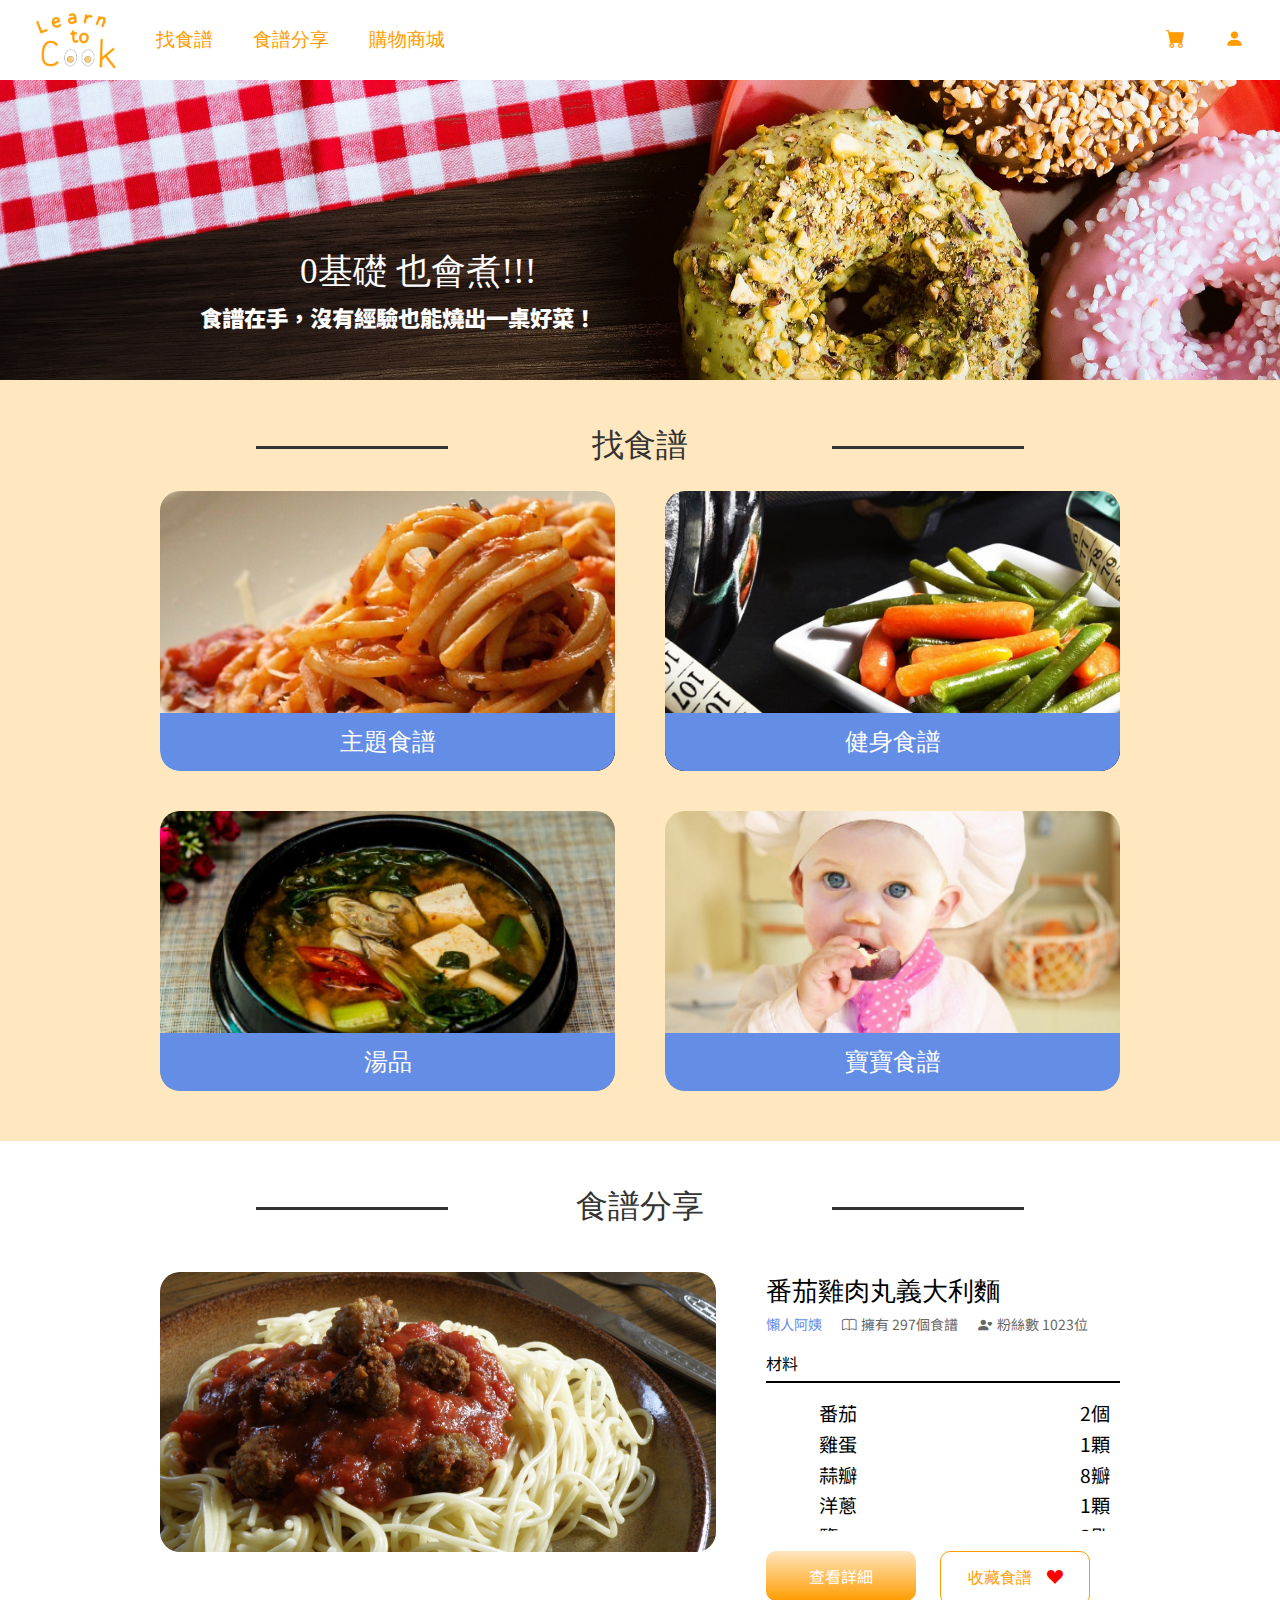
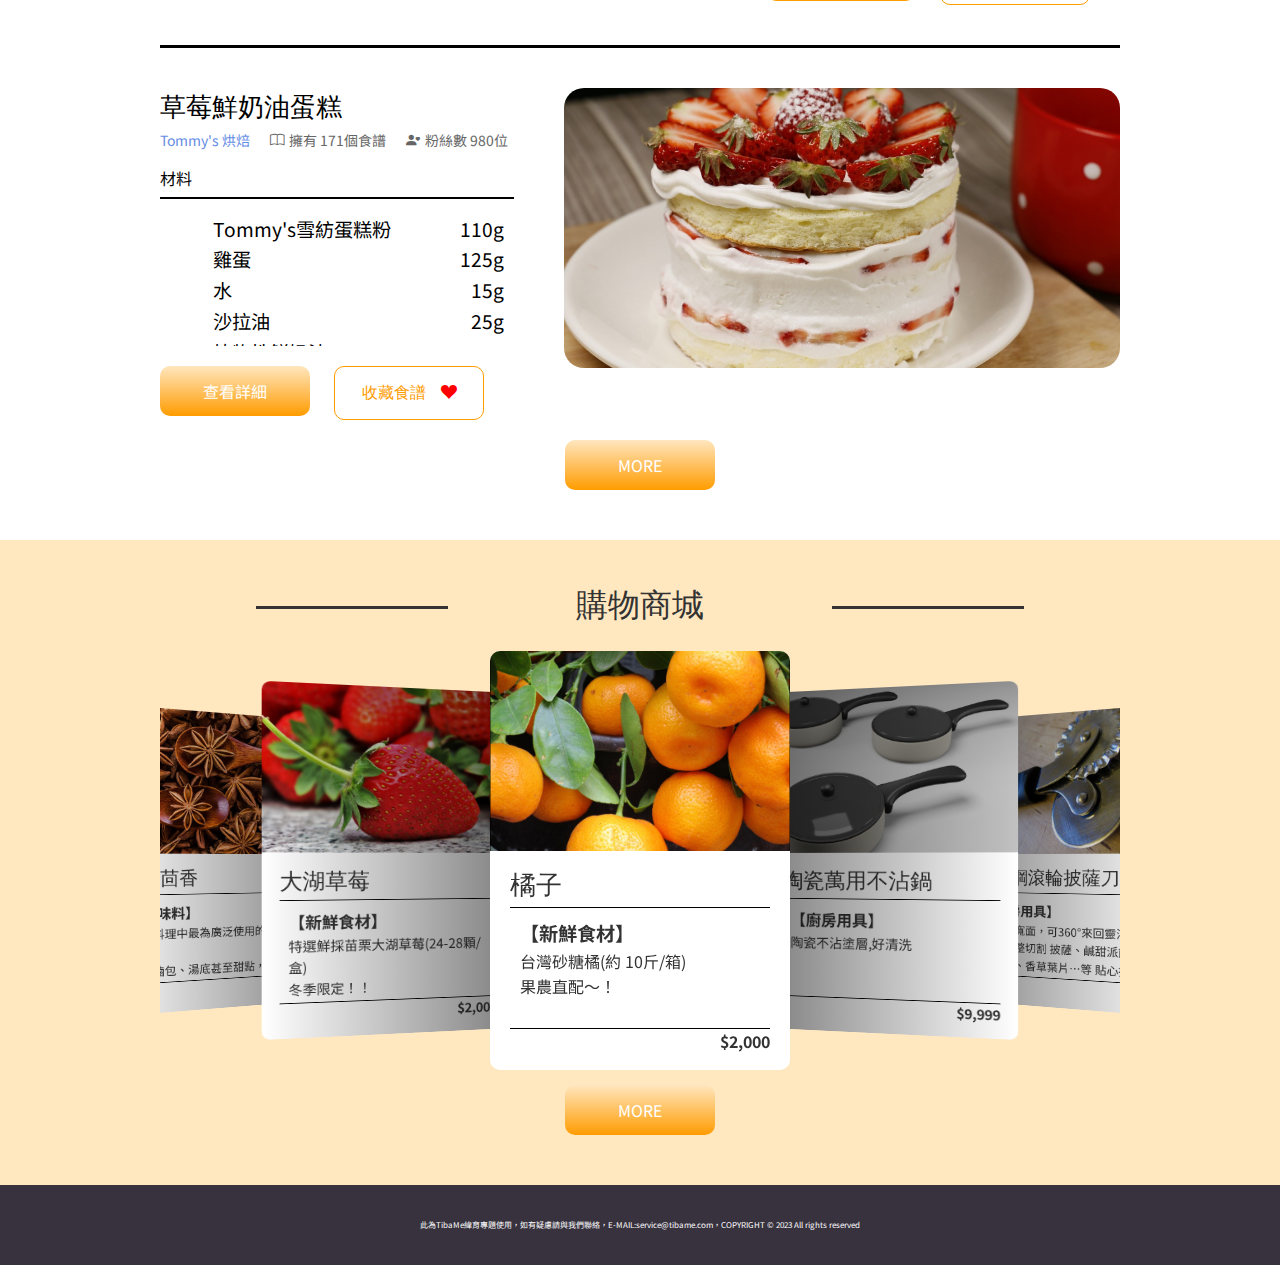
==== index.html @ 486ecc23 "首頁RWD初步完成" ====
<!DOCTYPE html>
<html lang="en">
<head>
    <meta charset="UTF-8">
    <meta http-equiv="X-UA-Compatible" content="IE=edge">
    <meta name="viewport" content="width=device-width, initial-scale=1.0">
    <title>Learn to Cook</title>
    <!-- swiper CDN -->
    <link rel="stylesheet" href="https://unpkg.com/swiper@8/swiper-bundle.min.css">
    <!-- animate CDN -->
    <link rel="stylesheet" href="https://cdnjs.cloudflare.com/ajax/libs/animate.css/4.1.1/animate.min.css"/>
    
    <link rel="stylesheet" href="css/all.css">
    <link rel="stylesheet" href="css/btn.css">
    <link rel="stylesheet" href="css/index.css">
    <link rel="stylesheet" href="css/scrollbar.css">
</head>
<body>
    <header>
        <nav class="nav-list">
            <h1>
                <a href="../index.html">
                    LearnToCook 學做飯
                </a>
            </h1>

            <ul class="line-list">
                <li><a href="pages/recipe-list.html">找食譜</a></li>
                <li><a href="pages/recipe-forum.html">食譜分享</a></li>
                <li><a href="pages/shop-list.html">購物商城</a></li>
            </ul>
            <ul class="user-line">
                <li><a href="pages/shop-cart.html"><i class="bi bi-cart-fill"></i></a></li>
                <li><a href="#"><i class="bi bi-person-fill"></i></a></li>
            </ul>
            <i class="bi bi-list hamburgerMenu"></i> 
        </nav>
    </header>
    <div class="banner-block">
        <div class="mySwiper">
            <ul class="banner-list swiper-wrapper">
                <li class="banner1 swiper-slide">
                    <div class="banner1-text animate__animated animate__zoomInUp">
                        <h2>會開瓦斯...就會煮!!!</h2>
                        <p>看著食譜，照著步驟輕鬆做出健康料理！！</p>
                    </div>
                </li>
                <li class="banner2 swiper-slide">
                    <div class="banner2-text">
                        <h2>0基礎 也會煮!!!</h2>
                        <p>食譜在手，沒有經驗也能燒出一桌好菜！</p>
                    </div>
                </li>
                <li class="banner3 swiper-slide">
                    <div class="banner3-text">
                        <h2>活用蔬菜，速簡料理</h2>
                        <p>利用新鮮的蔬菜，做出一桌健康又美味的佳餚！！</p>
                    </div>
                </li>
            </ul>
        </div>
    </div>
    <main>
        <!-- 找食譜 -->
        <section>
            <div class="wrapper">
                <h2>找食譜</h2>
                <ul class="classification-list scrollbar">
                    <li class="themeRecipe animate__animated animate__backInLeft">
                        <a href="pages/cook-list.html">
                            <img src="images/theme-block.jpg" alt="主題食譜">
                            <h3>主題食譜</h3>
                        </a>
                    </li>
                    <li class="fitnessRecipe animate__animated animate__backInRight">
                        <a href="pages/cook-list.html">
                            <img src="images/fitness-block.jpg" alt="健身食譜">
                            <h3>健身食譜</h3>
                        </a>
                    </li>
                    <li class="soupRecipe animate__animated left_into">
                        <a href="pages/cook-list.html">
                            <img src="images/soup-block.jpg" alt="湯品">
                            <h3>湯品</h3>
                        </a>
                    </li>
                    <li class="babyRecipe animate__animated right_into">
                        <a href="pages/cook-list.html">
                            <img src="images/baby-block.jpg" alt="寶寶食譜">
                            <h3>寶寶食譜</h3>
                        </a>
                    </li>
                </ul>
            </div>
        </section>
        <!-- 食譜分享 -->
        <section>
            <div class="wrapper">
                <h2>食譜分享</h2>
                <ul class="forum-content">
                    <li class="animate__animated left_into">
                        <img src="images/番茄雞肉丸義大利麵.jpg" alt="番茄肉醬義大利麵">
                        <div class="forum-content-text">
                            <h3>番茄雞肉丸義大利麵</h3>
                            <ul class="recipe-author">
                                <li><a href="https://icook.tw/recipes/428291">懶人阿姨</a></li>
                                <li><i class="bi bi-book"></i>擁有 297個食譜</li>
                                <li><i class="bi bi-person-heart"></i>粉絲數 1023位</li>
                            </ul>
                            <div class="material scrollbar">
                                <h4>材料</h4>
                                <table>
                                    <tr>
                                        <td>番茄</td>
                                        <td>2個</td>
                                    </tr>
                                    <tr>
                                        <td>雞蛋</td>
                                        <td>1顆</td>
                                    </tr>
                                    <tr>
                                        <td>蒜瓣</td>
                                        <td>8瓣</td>
                                    </tr>
                                    <tr>
                                        <td>洋蔥</td>
                                        <td>1顆</td>
                                    </tr>
                                    <tr>
                                        <td>鹽</td>
                                        <td>3匙</td>
                                    </tr>
                                    <tr>
                                        <td>雞胸肉</td>
                                        <td>300克</td>
                                    </tr>
                                    <tr>
                                        <td>義大利麵</td>
                                        <td>1把</td>
                                    </tr>
                                </table>
                            </div>
                            <div class="btn-block">
                                <a href="pages/recipe-detailed.html" class="primary middle">查看詳細</a>
                                <button class="collect middle">收藏食譜<i class="bi bi-suit-heart-fill"></i></button>
                            </div>
                        </div>
                    </li>
                    <li class="animate__animated right_into">
                        <img src="images/草莓鮮奶油蛋糕.jpg" alt="番茄肉醬義大利麵">
                        <div class="forum-content-text">
                            <h3>草莓鮮奶油蛋糕</h3>
                            <ul class="recipe-author">
                                <li><a href="https://icook.tw/recipes/428368">Tommy's 烘焙</a></li>
                                <li><i class="bi bi-book"></i>擁有 171個食譜</li>
                                <li><i class="bi bi-person-heart"></i>粉絲數 980位</li>
                            </ul>
                            <div class="material scrollbar">
                                <h4>材料</h4>
                                <table>
                                    <tr>
                                        <td>Tommy's雪紡蛋糕粉</td>
                                        <td>110g</td>
                                    </tr>
                                    <tr>
                                        <td>雞蛋</td>
                                        <td>125g</td>
                                    </tr>
                                    <tr>
                                        <td>水</td>
                                        <td>15g</td>
                                    </tr>
                                    <tr>
                                        <td>沙拉油</td>
                                        <td>25g</td>
                                    </tr>
                                    <tr>
                                        <td>植物性鮮奶油</td>
                                        <td>150g</td>
                                    </tr>
                                    <tr>
                                        <td>草莓</td>
                                        <td>適量</td>
                                    </tr>
                                </table>
                            </div>
                            <div class="btn-block">
                                <a href="pages/recipe-detailed.html" class="primary middle">查看詳細</a>
                                <button class="collect middle">收藏食譜<i class="bi bi-suit-heart-fill"></i></button>
                            </div>
                        </div>
                    </li>
                </ul>
                <a href="pages/cook-list.html" class="primary middle more">MORE</a>
            </div>
        </section>
        <!-- 購物商城 -->
        <section>
            <div class="wrapper">
                <h2>購物商城</h2>
                <div class="swiper">
                    <ul class="swiper-wrapper">                         
                        <li class="swiper-slide item">
                            <a href="pages/commodity.html">
                                <img src="images/大湖草莓.jpg" alt="草莓">
                                <div class="item-text">
                                    <h3>大湖草莓</h3>
                                    <div class="item-introduce scrollbar">
                                        <h4>【新鮮食材】</h4>
                                        <p>特選鮮採苗栗大湖草莓(24-28顆/盒)</p>
                                        <p>冬季限定！！</p>
                                    </div>
                                    <p class="price">$<span>2,000</span></p>
                                </div>
                            </a>
                        </li>
                        <li class="swiper-slide item">
                            <a href="pages/commodity.html">
                                <img src="images/橘子.jpg" alt="橘子">
                                <div class="item-text">
                                    <h3>橘子</h3>
                                    <div class="item-introduce scrollbar">
                                        <h4>【新鮮食材】</h4>
                                        <p>台灣砂糖橘(約 10斤/箱)</p>
                                        <p>果農直配～！</p>
                                    </div>
                                    <p class="price">$<span>2,000</span></p>
                                </div>
                            </a>
                        </li>
                        <li class="swiper-slide item">
                            <a href="pages/commodity.html">
                                <img src="images/陶瓷鍋具.jpg" alt="陶瓷萬用不沾鍋">
                                <div class="item-text">
                                    <h3>陶瓷萬用不沾鍋</h3>
                                    <div class="item-introduce scrollbar">
                                        <h4>【廚房用具】</h4>
                                        <p>陶瓷不沾塗層,好清洗</p>
                                    </div>
                                    <p class="price">$<span>9,999</span></p>
                                </div>
                            </a>
                        </li>
                        <li class="swiper-slide item">
                            <a href="pages/commodity.html">
                                <img src="images/pizza-cutter.jpg" alt="不銹鋼滾輪披薩刀">
                                <div class="item-text">
                                    <h3>不銹鋼滾輪披薩刀</h3>
                                    <div class="item-introduce scrollbar">
                                        <h4>【廚房用具】</h4>
                                        <p>
                                            9cm大寬面，可360°來回靈活滾動、平整切割
                                            披薩、鹹甜派餅、蔥油餅、香草葉片…等
                                            貼心擋柄防護設計，輔助施力並同時保護手指
                                            符合人體工學握把，輕巧好握不滑手
                                            透明保護套，方便安全收納
                                        </p>
                                    </div>
                                    <p class="price">$<span>999</span></p>
                                </div>
                            </a>
                        </li>
                        <li class="swiper-slide item">
                            <a href="pages/commodity.html">
                                <img src="images/八角.jpg" alt="八角">
                                <div class="item-text">
                                    <h3>八角茴香</h3>
                                    <div class="item-introduce scrollbar">
                                        <h4>【調味料】</h4>
                                        <p>中式料理中最為廣泛使用的香辛料之一</p>
                                        <p>無論滷包、湯底甚至甜點，其甜味可用以代替甘草</p>
                                        <p>本產品經檢驗合格，無農藥殘留</p>
                                    </div>
                                    <p class="price">$<span>100</span></p>
                                </div>
                            </a>
                        </li>
                    </ul>
                </div>
                <a href="pages/shop-list.html" class="primary middle more">MORE</a>
            </div>
        </section>
    </main>
    <footer>
        此為TibaMe緯育專題使用，如有疑慮請與我們聯絡，<span>E-MAIL:service@tibame.com，</span><span>COPYRIGHT © 2023  All rights reserved</span>
    </footer>

    <!-- swiper js CDN -->
    <script src="https://unpkg.com/swiper@8/swiper-bundle.min.js"> </script>

    <script src="js/animate.js"></script>
    <script src="js/hamburgerMenu.js"></script>
    <script>
        const swiper = new Swiper(".mySwiper", {
            spaceBetween: 30,
            centeredSlides: true,
            autoplay: {
                delay: 2500,
                disableOnInteraction: false,
            }
        });

        const mySwiper = new Swiper('.swiper', { 
            effect: 'coverflow',
            slidesPerView: 'auto',
            centeredSlides: true,
            loop:true,
            coverflowEffect: {
                slideShadows: true,
                rotate: 20,
                stretch: 0,
                depth: 250,
                modifier: 1,
            },
            autoplay:{
                delay: 3000,
            }
        });
        // loop 形成環路（即：可以從最後一張圖跳轉到第一張圖
        // coverflowEffect 參數
        // slideShadows：slide 陰影。預設為 true。
        // rotate：slide 做 3D 旋轉時 Y 軸的旋轉角度。預設為 50。
        // stretch：每個 slide 之間的拉伸直，越大 slide 靠得越緊。預設為 0。
        // depth：slide 的位置深度值，值越大 z 軸距離越遠，看起來越小。預設為 100。
        // modifier：depth 和 rotate 和 stretch 的倍率。預設為 1。
        // autoplay:自動輪播參數
        // autoplay - delay: 每隔多久撥下一張
    </script>
</body>
</html>
---- css/all.css ----
/* 引入檔 */
    /* css重置檔案載入 */
    @import url('reset-css.css');

    /* Bootstrap icons CDN  */
    @import url('https://cdn.jsdelivr.net/npm/bootstrap-icons@1.10.3/font/bootstrap-icons.css');

    /* 字體 */
    @import url('https://fonts.googleapis.com/css2?family=Noto+Sans+TC:wght@100;500&display=swap');
    @font-face{
        font-family: NaikaiFont;
        src: url('../font/naikaifont-master/jp/NaikaiFont-Bold.ttf');
        font-display: swap;
    }
/* 共用顏色變數 */
    :root{
        --color_wheat: #FFE7C0;
        --color_cornflowerBlue: #648DE5;
        --color_oragePeel: #FF9C00;
        --color_graniteGray: #666666;
        --color_oragePeel_btn: linear-gradient(to bottom, #FFE6BF 0%, #FF9C00 100%);
        --color_oragePeel_btn_hover: linear-gradient(to bottom, #FF9C00 0%, #FFE6BF 100%);
    }


/* body */
    body{
        font-size: 16px;
        line-height: 1.6;
        background: var(--color_wheat);
        font-family: 'Noto Sans TC', sans-serif;
    }

/* header */
header{
    min-width: 960px;
    font-family: NaikaiFont;
}
/* 網站logo使用h1標籤優化seo方面 */
header h1 a{
    display: block;
    background: url("../images/LearnToCook-logo.svg") no-repeat center center;
    width: 80px;
    height: 80px;
    /* text-indent強迫縮排至區塊外  white-space 禁止文字換行 overflow超出區塊部分不顯示*/
    text-indent:200%;
    white-space: nowrap;
    overflow: hidden;
}
.nav-list,
.line-list,
.user-line{
    display: flex;
    align-items: center;
}
.line-list:last-child,
.user-line{
    margin-left: auto;
}
.nav-list{
    padding-left: 1rem;
    padding-right: 1rem;
    background: #fff;
}
.nav-list li{
    text-align: center;
}
.hamburgerMenu{
    display: none;
}
.nav-list a{
    padding: 0 20px;
    line-height: 80px;
    text-decoration: none;
    display: block;
    color: var(--color_oragePeel);
    font-size: 1.2rem;
}
.nav-list a:hover, .header-active a{
    color: #333;
    text-decoration:solid;
    font-weight: bold;
    text-decoration: underline;
}

/* main */
    main{
        min-width: 960px;
    }
    main section:nth-child(2n){
        background: #fff;
    }
    .wrapper{
        width: 1280px;
        margin: 0 auto;
        padding: 40px 0 50px;
    }
    .wrapper h2{
        text-align: center;
        font-size: 2rem;
        margin-bottom: 20px;
        font-family: NaikaiFont;
        position: relative;
        color: #333;
    }
    .wrapper>h2::after,
    .wrapper>h2::before{
        content: "";
        display: inline-block;
        width: 20%;
        height: 3px;
        background: #333;
        position: absolute;
    }
    .wrapper h2::after{
        right: 10%;
        top: 50%;
    }
    .wrapper h2::before{
        left: 10%;
        top: 50%;
    }
    @media screen and (max-width:1280px){
        .wrapper{
            width: 960px;
        }
    }

/* footer */
    footer{
        min-width: 960px;
        color: #fff;
        background: #37323E;
        line-height: 60px;
        text-align: center;
        font-size: .5rem;
        padding: 10px 0;
    }

    @media screen and (max-width: 768px) {
        header,main,footer{
            min-width: auto;
        }
        .nav-list a{
            line-height: 40px;
            font-size: 16px; 
            padding: 0 10px;
        }
        header h1 a{
            background: url("../images/LearnToCook-logo-mobile.svg")no-repeat center center;
            width: 40px;
            height: 40px;
        }
        /*漢堡選單*/
        .line-list{
            display: none;
            transition: .4s;
        }
        .hamburgerMenu{
            display: block;
            line-height: 40px;
            padding: 0 10px;
        }
        .line-list.-on{
            display: block;
            position: absolute;
            background: #fff;
            width: 100%;
            top: 40px;
            left: 0;
            z-index: 4;
        }
        .line-list a{
            border-top: 1px solid #ccc;
            font-size: 16px;
        }
        main{
            width: 100%;
        }
        .wrapper{
            width: 100%;
            padding: 20px 10px 20px;
            box-sizing: border-box;
        }
        .wrapper h2{
            font-size: 1.4rem;
            margin-bottom: 10px;
        }
        footer{
            line-height: 30px;
        }
        footer span{
            display: block;
        }
    }
---- css/btn.css ----
/* 按鈕尺寸 */
.small{
    display: inline-block;
    width: 120px;
    line-height: 35px;
    border: none;
    border-radius: 10px;
    text-align: center;
    text-decoration: none;
    cursor: pointer;
    font-size: 16px;
}
.middle{
    display: inline-block;
    width: 150px;
    line-height: 50px;
    border: none;
    border-radius: 10px;
    text-align: center;
    text-decoration: none;
    cursor: pointer;
    font-size: 16px;
}


/* 按鈕色彩 */
.primary, .payment-btn{
    background: var(--color_oragePeel_btn);
    color: #fff;
}
.primary:hover, .payment-btn:hover{
    background: var(--color_oragePeel_btn_hover);
    box-shadow: 4px 3px 4px rgba(0, 0, 0, 0.25);
}

.collect{
    background: #fff;
    color: var(--color_oragePeel);
    border: 1px solid var(--color_oragePeel);
}
.collect .bi-suit-heart-fill{
    color: red;
    margin-left: 15px;
}
.collect:hover{
    border: 1px solid black;
    color: #333;
    box-shadow: 4px 3px 4px rgba(0, 0, 0, 0.25);
}

.del-all{
    color: #fff;
    background: var(--color_graniteGray);
    border: 1px solid transparent;
}
.del-all:hover{
    color: var(--color_graniteGray);
    background: #fff;
    border: 1px solid var(--color_graniteGray);
}

@media screen and (max-width: 768px) {
    .middle{
        /* display: inline-block;
        width: 150px;
        line-height: 50px;
        border: none;
        border-radius: 10px;
        text-align: center;
        text-decoration: none;
        cursor: pointer;
        font-size: 16px; */
        display: block;
        width: 100%;
    }
}
---- css/index.css ----
/* more 按鈕 */
    .more{
        display: block;
        margin:0 auto;
    }
/* banner設置 */
    .banner-block{
        width: 100%;
        min-width: 960px;
        overflow: hidden;
    }
    .banner-list{
        display: flex;
        height: 600px;
    }
    .banner-list li{
        width: 100vw;
        height: 100%;
        flex-shrink: 0;
    }
    .banner-list img{
        width: 100%;
        height: 100%;
        object-fit: cover;
        vertical-align: bottom;
    }
    .banner-list h2{
        font-size: 2.2rem;
        font-family: NaikaiFont;
        word-wrap: normal;
    }
    .banner-list p{
        font-size: 1.4rem;
        font-weight: 900;
    }
    .banner1,
    .banner2,
    .banner3{  
        position: relative;
    }
    .banner1-text,
    .banner2-text,
    .banner3-text{
        position: absolute;
    }
    .banner1{
        background: url('../images/banner1.jpg') no-repeat center center/cover;
    }
    .banner1-text{    
        left: 40%;
        top: 58%;
        transform: translate(-50%, -50%);
    }
    .banner1-text p{
        margin-left: 150px;
    }
    .banner2{
        background: url('../images/banner2.jpg') no-repeat center center/cover;
    }
    .banner2-text{    
        left: 35%;
        top: 70%;
        color: #fff;
        transform: translate(-50%, -50%);
    }
    .banner2 p{
        margin-left: -100px;
    }
    .banner3{
        background: url('../images/banner3.jpg') no-repeat center center/cover;
    }
    .banner3-text{
        left: 65%;
        top: 45%;
        transform: translate(-50%, -50%);
        color: #fff;
    }
    .banner3-text p{
        text-align: center;
        margin-top: 50px;
    }
    @media screen and (max-width: 1280px) {
        .banner-list{
            height: 300px;
        }
    }
    @media screen and (max-width: 768px) {
        .banner-block{
            min-width: auto;
        }
        .banner-list h2{
            font-size: 1.8rem;
        }
        .banner-list p{
            font-size: 1rem;
            font-weight: 400;
        }
        .banner1{
            background: url('../images/banner1-moblie.jpeg') no-repeat center center/cover;
        }
        .banner1-text{
            position: absolute;
            width: 50%;
            left: 40px;
            top: 40%;
            transform: translate(0%, -50%);
            color: #fff;
            text-align: center;
            /* text-shadow: 0 0 5px var(--color_oragePeel),0 0 10px #ffc800; */
        }
        .banner1-text p{
            margin-left: 0;
            margin-top: 10px;
        }
        .banner2{
            background: url('../images/banner2-moblie.jpeg') no-repeat center center/cover;
        }
        .banner2-text{    
            width: 50%;
            left: 70%;
            top: 50%;
            color: #fff;
            text-align: center;
            /* text-shadow: 0 0 5px var(--color_oragePeel),0 0 10px #ffc800; */
            transform: translate(-50%, -50%);
        }
        .banner2 p{
            margin-left: 0px;
            margin-top: 10px;
        }
        .banner3{
            background: url('../images/banner3.jpg') no-repeat center center/cover;
        }
        .banner3-text{
            width: 50%;
            left: 65%;
            top: 45%;
            transform: translate(-50%, -50%);
            color: #fff;
        }
        .banner3-text p{
            text-align: center;
            margin-top: 50px;
        }
    }

/* 找食譜 */
    .classification-list{
        height: 800px;
        display: grid;
        grid-template-columns: 1fr 1fr;
        grid-template-rows: 1fr 1fr;
        column-gap: 50px;
        row-gap: 40px;
    }
    .classification-list li,
    .classificationButtom ul li{
        width: 100%;
        height: 100%;
        border-radius: 20px;
        overflow: hidden;
        position: relative;
    }
    .classification-list img{
        width: 100%;
        height: 100%;
        object-fit: cover;
    }
    .classification-list h3{
        width: 100%;
        background: var(--color_cornflowerBlue);
        color: #fff;
        padding: 10px 0;
        text-align: center;
        border-radius: 0 0 20px 20px;
        position: absolute;
        bottom: 0;
        font-size: 1.5rem;
        font-family: NaikaiFont;
    }
    .themeRecipe{
        grid-column-start: 1;
        grid-column-end: 2;
        grid-row-start: 1;
        grid-row-end: 2;
    }
    .fitnessRecipe{
        grid-column-start: 2;
        grid-column-end: 3;
        grid-row-start: 1;
        grid-row-end: 2;
    }
    .soupRecipe{
        grid-column-start: 1;
        grid-column-end: 2;
        grid-row-start: 2;
        grid-row-end: 3;
    }
    .babyRecipe{
        grid-column-start: 2;
        grid-column-end: 3;
        grid-row-start: 2;
        grid-row-end: 3;
    }
    .classification-list li:hover{
        box-shadow: 4px 3px 4px rgba(0, 0, 0, 0.25);
    }
    .classification-list li:hover h3{
        color: #444;
    }
    @media screen and (max-width: 1280px) {
        .classification-list{
            height: 600px;
        }
    }
    @media screen and (max-width: 768px) {
        .classification-list{
            display: flex;
            overflow-x: auto;
            overflow-y: hidden;
            height: 280px;
        }
        .classification-list li {
            height: 250px;
            margin-bottom: 20px;
            flex-shrink: 0;
        }
        .classification-list h3{
            width: 100%;
            padding: 3px 0;
            font-size: 1.2rem;
        }
    }


/* 食譜分享區塊 */
    .forum-content>li{
        display: grid;
        grid-template-columns: repeat(10, 1fr);
        column-gap: 50px;          
    }
    .forum-content>li:not(:first-child){
        padding-top: 40px;
        border-top: 3px solid black;
    }
    .forum-content>li:not(:last-child){
        padding-bottom: 40px;
    }
    .forum-content li img{
        width: 100%;
        height: 400px;
        object-fit: cover;
        border-radius: 20px;
    }
    .forum-content li:nth-child(2n+1) img{
        grid-column-start: 1;
        grid-column-end: 7;
    }
    .forum-content li:nth-child(2n) img{
        grid-column-start: 5;
        grid-column-end: 11;
    }
    .forum-content li:nth-child(2n+1) .forum-content-text{
        grid-column-start: 7;
        grid-column-end: 11;
    }
    .forum-content li:nth-child(2n) .forum-content-text{
        order: -1;
        grid-column-start: 1;
        grid-column-end: 5;
    }
    .forum-content-text h3{
        font-size: 1.6rem;
        font-family: NaikaiFont;
    }
    .recipe-author{
        display: flex;
        font-size: 14px;
        color: var(--color_graniteGray);
        margin-bottom: 15px;
    }
    .recipe-author a{
        color: var(--color_cornflowerBlue);
        text-decoration: none;
    }
    .recipe-author li:not(:first-child){
        margin-left: 20px;
    }
    .recipe-author .bi{
        margin-right: 5px;
    }
    .material{
        height: 330px;
        overflow: auto;
    }
    .material table{
        width: 85%; 
        margin-top: 15px;
        margin-left: auto;
        font-size: 1.2rem;
    }
    .material h4{
        text-align: left;
        padding-bottom: 5px;
        border-bottom: 2px solid black;
    }
    .material td:last-child{
        text-align: right;
        padding-right: 10px;
    }
    .btn-block{
        margin-top: 20px;
    }
    .btn-block .collect{
        margin-left: 20px;
    }
    @media screen and (max-width:1280px){
        .forum-content>li{
            padding: 20px 0;
        }
        .forum-content li img{
            height: 280px;
        }
        .material{
            height: 180px;
        }
    }
    @media screen and (max-width: 768px) {
        .forum-content>li{
            display: block;
            padding: 0px;   
        }
        .forum-content>li:not(:last-child){
            padding: 0;
        }
        .forum-content-text h3{
            text-align: center;
            font-size: 1.2rem;
        }
        .recipe-author{
            justify-content: center;
            flex-wrap: wrap;
            text-align: center;
        }
        .recipe-author li:first-child{
            width: 100%;
        }
        .recipe-author li:not(:first-child){
            margin-left: 10px;
            margin-right: 10px;
        }

        .material table{
            width: 100%; 
            font-size: 1rem;
        }
        .material h4{
            text-align: center;
            font-size: 1.1rem;
            margin: 0 25px;
        }
        .material td:first-child{
            padding-left: 25px;
        }
        .material td:last-child{
            padding-right: 25px;
        }
        .btn-block{
            text-align: center;
        }
        .btn-block .collect{
            margin-left: 0px;
            margin-top: 15px;
            margin-bottom: 20px;
        }
    }
/* 購物商城 */
    .item-list{
        width: 100%;
    }
    .item{
        width: 400px;
        border-radius: 10px;
        background: white;
        overflow: hidden;
    }
    .item a{
        color: #333;
        text-decoration: none;
    }
    .item img{
        display: block;
        width: 100%;
        height: 300px;
        object-fit: cover;
    }
    .item-text{
        padding: 15px 20px;
    }
    .item-text  h3{
        font-size: 1.6rem;
        font-family: NaikaiFont;
    }
    .item-introduce{
        padding: 10px;
        height: 150px;
        border-top: 1px solid black;
        border-bottom: 1px solid black;
        overflow: auto;
    }
    .item-introduce h4{
        font-size: 1.2rem;
        font-weight: bold;
    }
    .price{
        text-align: right;
        font-weight: bold;
    }
    .swiper~a{
        margin-top: 15px;
    }
    @media screen and (max-width:1280px){
        .item{
            width: 300px;
        }
        .item img{
            height: 200px;
        }
        .item-introduce{
            height: 100px;
        }
    }
---- css/scrollbar.css ----
.scrollbar::-webkit-scrollbar-track{
    -webkit-box-shadow: inset 0 0 6px rgba(0,0,0,0.3);
    border-radius: 10px;
    background-color: #F5F5F5;
}
.scrollbar::-webkit-scrollbar{
    width: 6px;
    border-radius: 10px;
    background-color: #F5F5F5;
}
.scrollbar::-webkit-scrollbar-thumb{
    border-radius: 10px;
    background: var(--color_oragePeel);
}
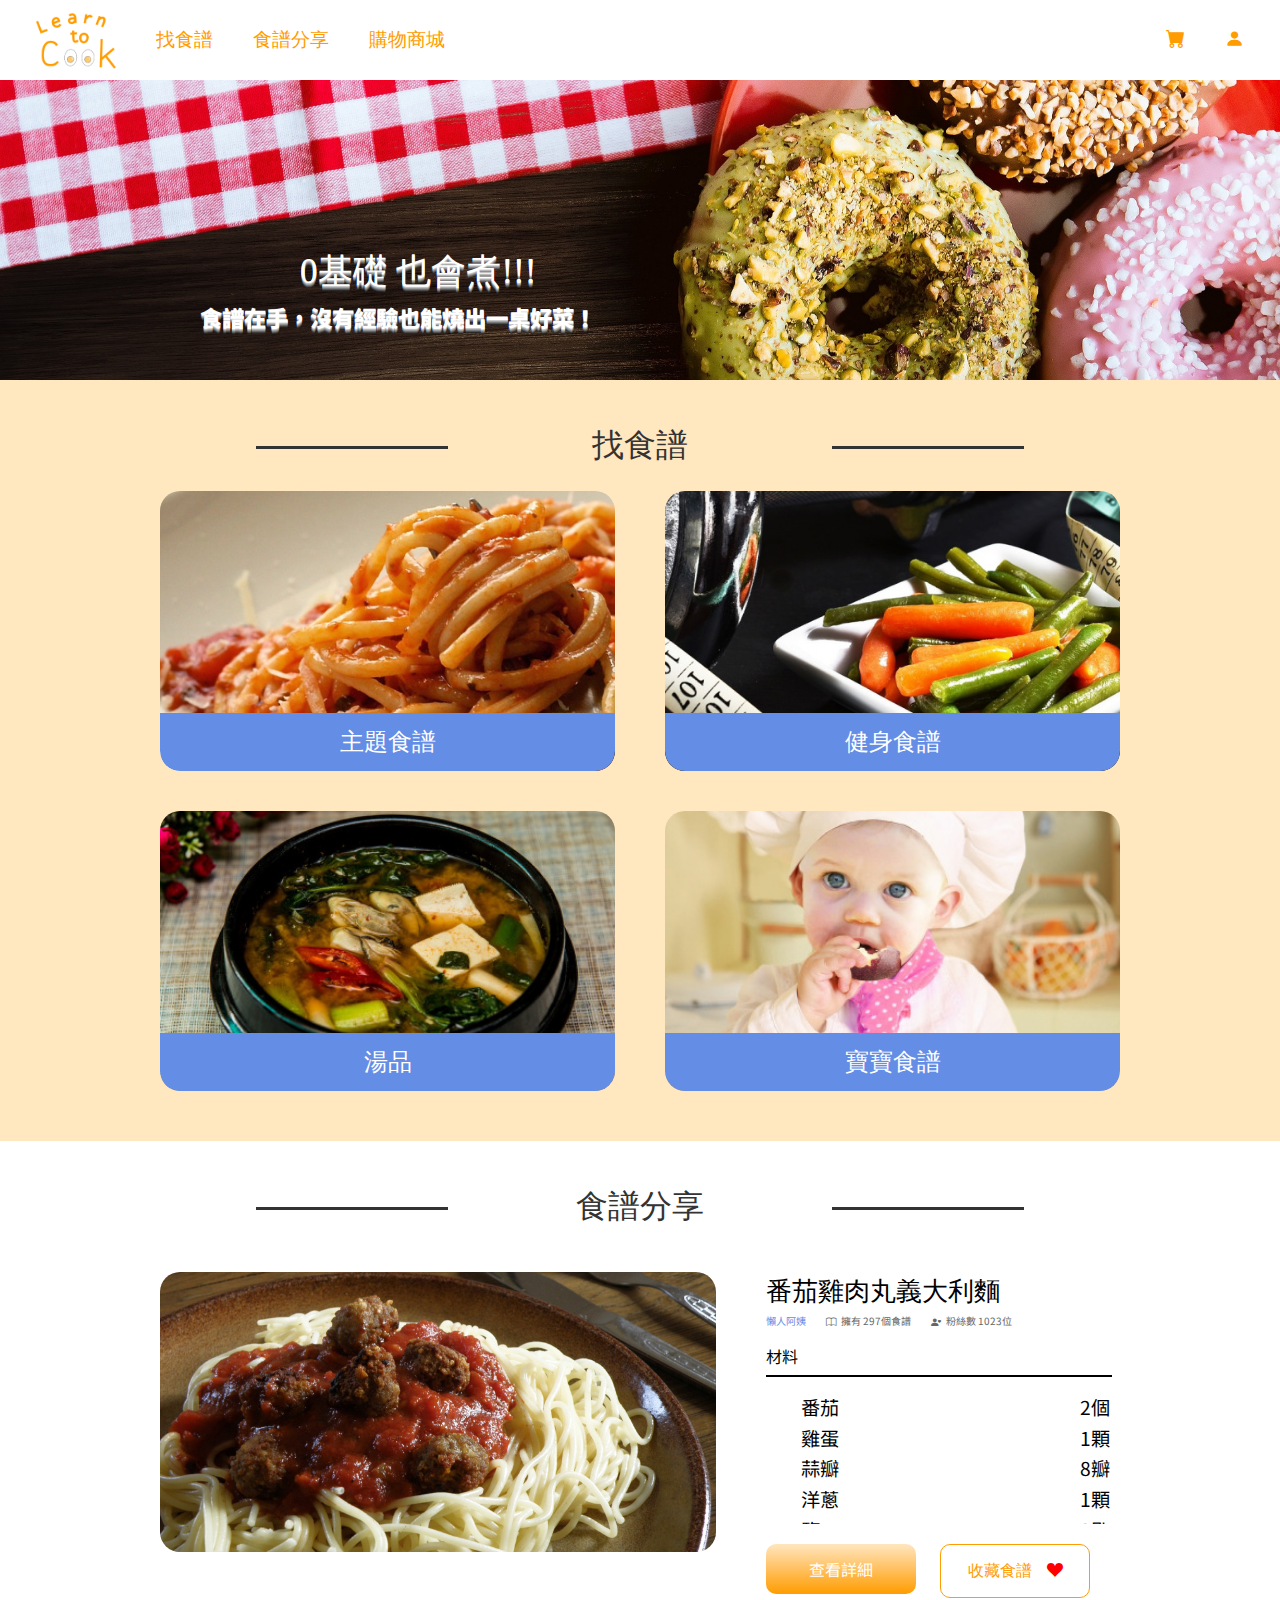
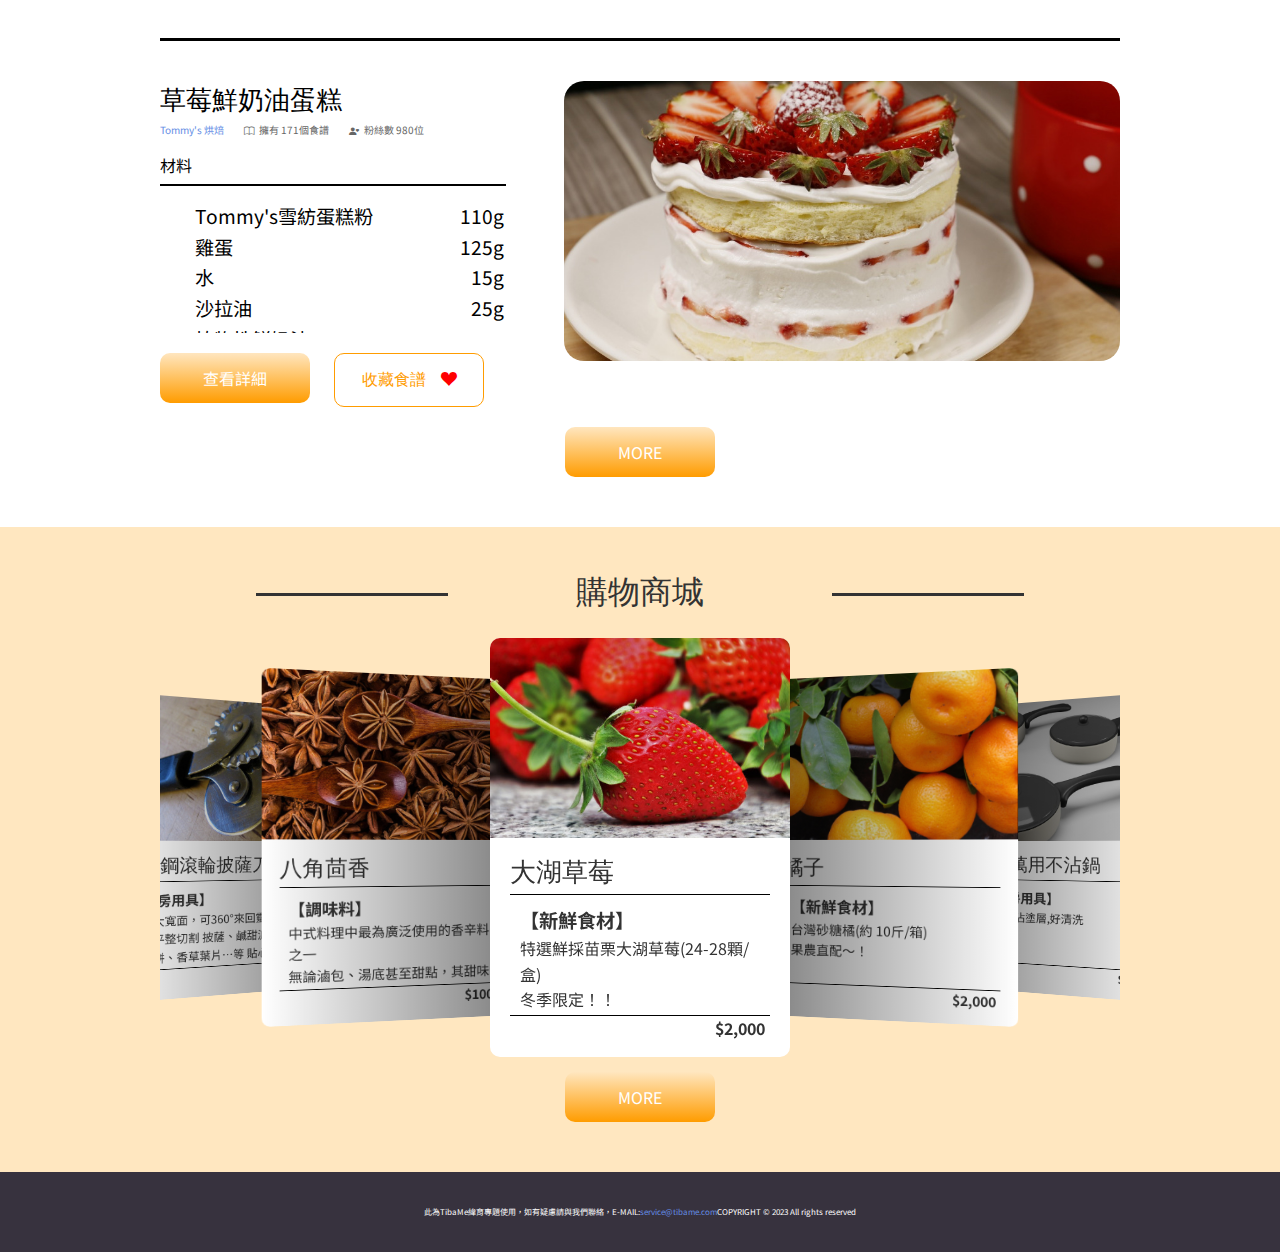
==== commit ea0152fc: "添加單行文字省略Class 與 RWD時的樣式初步修正" ====
--- a/index.html
+++ b/index.html
@@ -69,25 +69,25 @@
                     <li class="themeRecipe animate__animated animate__backInLeft">
                         <a href="pages/cook-list.html">
                             <img src="images/theme-block.jpg" alt="主題食譜">
-                            <h3>主題食譜</h3>
+                            <h3 class="text-overflow">主題食譜</h3>
                         </a>
                     </li>
                     <li class="fitnessRecipe animate__animated animate__backInRight">
                         <a href="pages/cook-list.html">
                             <img src="images/fitness-block.jpg" alt="健身食譜">
-                            <h3>健身食譜</h3>
+                            <h3 class="text-overflow">健身食譜</h3>
                         </a>
                     </li>
                     <li class="soupRecipe animate__animated left_into">
                         <a href="pages/cook-list.html">
                             <img src="images/soup-block.jpg" alt="湯品">
-                            <h3>湯品</h3>
+                            <h3 class="text-overflow">湯品</h3>
                         </a>
                     </li>
                     <li class="babyRecipe animate__animated right_into">
                         <a href="pages/cook-list.html">
                             <img src="images/baby-block.jpg" alt="寶寶食譜">
-                            <h3>寶寶食譜</h3>
+                            <h3 class="text-overflow">寶寶食譜</h3>
                         </a>
                     </li>
                 </ul>
@@ -101,7 +101,7 @@
                     <li class="animate__animated left_into">
                         <img src="images/番茄雞肉丸義大利麵.jpg" alt="番茄肉醬義大利麵">
                         <div class="forum-content-text">
-                            <h3>番茄雞肉丸義大利麵</h3>
+                            <h3 class="text-overflow">番茄雞肉丸義大利麵</h3>
                             <ul class="recipe-author">
                                 <li><a href="https://icook.tw/recipes/428291">懶人阿姨</a></li>
                                 <li><i class="bi bi-book"></i>擁有 297個食譜</li>
@@ -149,7 +149,7 @@
                     <li class="animate__animated right_into">
                         <img src="images/草莓鮮奶油蛋糕.jpg" alt="番茄肉醬義大利麵">
                         <div class="forum-content-text">
-                            <h3>草莓鮮奶油蛋糕</h3>
+                            <h3 class="text-overflow">草莓鮮奶油蛋糕</h3>
                             <ul class="recipe-author">
                                 <li><a href="https://icook.tw/recipes/428368">Tommy's 烘焙</a></li>
                                 <li><i class="bi bi-book"></i>擁有 171個食譜</li>
@@ -204,7 +204,7 @@
                             <a href="pages/commodity.html">
                                 <img src="images/大湖草莓.jpg" alt="草莓">
                                 <div class="item-text">
-                                    <h3>大湖草莓</h3>
+                                    <h3 class="text-overflow">大湖草莓</h3>
                                     <div class="item-introduce scrollbar">
                                         <h4>【新鮮食材】</h4>
                                         <p>特選鮮採苗栗大湖草莓(24-28顆/盒)</p>
@@ -218,7 +218,7 @@
                             <a href="pages/commodity.html">
                                 <img src="images/橘子.jpg" alt="橘子">
                                 <div class="item-text">
-                                    <h3>橘子</h3>
+                                    <h3 class="text-overflow">橘子</h3>
                                     <div class="item-introduce scrollbar">
                                         <h4>【新鮮食材】</h4>
                                         <p>台灣砂糖橘(約 10斤/箱)</p>
@@ -232,7 +232,7 @@
                             <a href="pages/commodity.html">
                                 <img src="images/陶瓷鍋具.jpg" alt="陶瓷萬用不沾鍋">
                                 <div class="item-text">
-                                    <h3>陶瓷萬用不沾鍋</h3>
+                                    <h3 class="text-overflow">陶瓷萬用不沾鍋</h3>
                                     <div class="item-introduce scrollbar">
                                         <h4>【廚房用具】</h4>
                                         <p>陶瓷不沾塗層,好清洗</p>
@@ -245,7 +245,7 @@
                             <a href="pages/commodity.html">
                                 <img src="images/pizza-cutter.jpg" alt="不銹鋼滾輪披薩刀">
                                 <div class="item-text">
-                                    <h3>不銹鋼滾輪披薩刀</h3>
+                                    <h3 class="text-overflow">不銹鋼滾輪披薩刀</h3>
                                     <div class="item-introduce scrollbar">
                                         <h4>【廚房用具】</h4>
                                         <p>
@@ -264,7 +264,7 @@
                             <a href="pages/commodity.html">
                                 <img src="images/八角.jpg" alt="八角">
                                 <div class="item-text">
-                                    <h3>八角茴香</h3>
+                                    <h3 class="text-overflow">八角茴香</h3>
                                     <div class="item-introduce scrollbar">
                                         <h4>【調味料】</h4>
                                         <p>中式料理中最為廣泛使用的香辛料之一</p>
@@ -282,7 +282,7 @@
         </section>
     </main>
     <footer>
-        此為TibaMe緯育專題使用，如有疑慮請與我們聯絡，<span>E-MAIL:service@tibame.com，</span><span>COPYRIGHT © 2023  All rights reserved</span>
+        此為TibaMe緯育專題使用，如有疑慮請與我們聯絡，<span>E-MAIL:<a href="mailto:service@tibame.com">service@tibame.com</a><span>COPYRIGHT © 2023  All rights reserved</span>
     </footer>
 
     <!-- swiper js CDN -->
--- a/css/all.css
+++ b/css/all.css
@@ -21,7 +21,12 @@
         --color_oragePeel_btn: linear-gradient(to bottom, #FFE6BF 0%, #FF9C00 100%);
         --color_oragePeel_btn_hover: linear-gradient(to bottom, #FF9C00 0%, #FFE6BF 100%);
     }
-
+/* 文字單行省略... */
+.text-overflow{
+    white-space: nowrap;
+    overflow: hidden;
+    text-overflow: ellipsis;
+}
 
 /* body */
     body{
@@ -136,6 +141,14 @@
         font-size: .5rem;
         padding: 10px 0;
     }
+    footer a{
+        text-decoration: none;
+        cursor: pointer;
+        color: var(--color_cornflowerBlue);
+    }
+    footer a:hover{
+        color: royalblue;
+    }
 
     @media screen and (max-width: 768px) {
         header,main,footer{
@@ -188,6 +201,7 @@
         }
         footer{
             line-height: 30px;
+            font-size: 10px;
         }
         footer span{
             display: block;
--- a/css/btn.css
+++ b/css/btn.css
@@ -61,16 +61,10 @@
 
 @media screen and (max-width: 768px) {
     .middle{
-        /* display: inline-block;
-        width: 150px;
-        line-height: 50px;
-        border: none;
-        border-radius: 10px;
-        text-align: center;
-        text-decoration: none;
-        cursor: pointer;
-        font-size: 16px; */
+        line-height: 35px;
+        border-radius: 5px;
         display: block;
         width: 100%;
+        font-size: 14px;
     }
 }--- a/css/index.css
+++ b/css/index.css
@@ -42,6 +42,8 @@
     .banner2-text,
     .banner3-text{
         position: absolute;
+        color: #fff;
+        text-shadow: 0 1px rgb(200,200, 200), 0 2px rgb(160,160, 160), 0 3px rgb(120,120, 120), 0 4px rgb(80,80, 80), 0 5px rgb(40,40, 40);
     }
     .banner1{
         background: url('../images/banner1.jpg') no-repeat center center/cover;
@@ -60,7 +62,6 @@
     .banner2-text{    
         left: 35%;
         top: 70%;
-        color: #fff;
         transform: translate(-50%, -50%);
     }
     .banner2 p{
@@ -73,7 +74,6 @@
         left: 65%;
         top: 45%;
         transform: translate(-50%, -50%);
-        color: #fff;
     }
     .banner3-text p{
         text-align: center;
@@ -106,7 +106,7 @@
             transform: translate(0%, -50%);
             color: #fff;
             text-align: center;
-            /* text-shadow: 0 0 5px var(--color_oragePeel),0 0 10px #ffc800; */
+            text-shadow: 1px 1px black, 2px 2px black, 3px 3px black, 4px 4px black, 5px 5px black, 6px 6px black;
         }
         .banner1-text p{
             margin-left: 0;
@@ -121,7 +121,7 @@
             top: 50%;
             color: #fff;
             text-align: center;
-            /* text-shadow: 0 0 5px var(--color_oragePeel),0 0 10px #ffc800; */
+            text-shadow: 1px 1px black, 2px 2px black, 3px 3px black, 4px 4px black, 5px 5px black, 6px 6px black;
             transform: translate(-50%, -50%);
         }
         .banner2 p{
@@ -137,12 +137,13 @@
             top: 45%;
             transform: translate(-50%, -50%);
             color: #fff;
+            text-shadow: 1px 1px black, 2px 2px black, 3px 3px black, 4px 4px black, 5px 5px black, 6px 6px black;
+}
         }
         .banner3-text p{
             text-align: center;
             margin-top: 50px;
         }
-    }
 
 /* 找食譜 */
     .classification-list{
@@ -218,12 +219,15 @@
             display: flex;
             overflow-x: auto;
             overflow-y: hidden;
-            height: 280px;
+            height: 180px;
+            column-gap: 10px;
         }
         .classification-list li {
-            height: 250px;
+            width: 50%;
+            height: 150px;
             margin-bottom: 20px;
             flex-shrink: 0;
+            
         }
         .classification-list h3{
             width: 100%;
@@ -275,7 +279,7 @@
     }
     .recipe-author{
         display: flex;
-        font-size: 14px;
+        font-size: 10px;
         color: var(--color_graniteGray);
         margin-bottom: 15px;
     }
@@ -294,7 +298,7 @@
         overflow: auto;
     }
     .material table{
-        width: 85%; 
+        width: 90%; 
         margin-top: 15px;
         margin-left: auto;
         font-size: 1.2rem;
@@ -302,6 +306,7 @@
     .material h4{
         text-align: left;
         padding-bottom: 5px;
+        margin-right: 8px;
         border-bottom: 2px solid black;
     }
     .material td:last-child{
@@ -349,7 +354,13 @@
             margin-left: 10px;
             margin-right: 10px;
         }
-
+        .forum-content li {
+            text-align: center;
+        }
+        .forum-content li img{
+            width: 75%;
+            height: 150px;
+        }
         .material table{
             width: 100%; 
             font-size: 1rem;
@@ -360,10 +371,11 @@
             margin: 0 25px;
         }
         .material td:first-child{
-            padding-left: 25px;
+            text-align: left;
+            padding-left: 30px;
         }
         .material td:last-child{
-            padding-right: 25px;
+            padding-right: 30px;
         }
         .btn-block{
             text-align: center;
@@ -415,6 +427,7 @@
     .price{
         text-align: right;
         font-weight: bold;
+        padding-right: 5px;
     }
     .swiper~a{
         margin-top: 15px;
@@ -429,4 +442,27 @@
         .item-introduce{
             height: 100px;
         }
+    }
+    @media screen and (max-width:768px){
+        .item{
+            width: 200px;
+        }
+        .item img{
+            height: 120px;
+        }
+        .item-introduce{
+            height: 80px;
+        }
+        .item-text  h3{
+            font-size: 1.4rem;
+        }
+        .item-introduce{
+            padding: 5px;
+        }
+        .item-introduce h4{
+            font-size: 16px;
+        }
+        .item-introduce p{
+            font-size: 12px;
+        }
     }--- a/css/scrollbar.css
+++ b/css/scrollbar.css
@@ -11,4 +11,10 @@
 .scrollbar::-webkit-scrollbar-thumb{
     border-radius: 10px;
     background: var(--color_oragePeel);
+}
+
+/*Firefox上的調整*/
+.scrollbar{
+    scrollbar-width: thin;  
+    scrollbar-color: var(--color_oragePeel) #F5F5F5; 
 }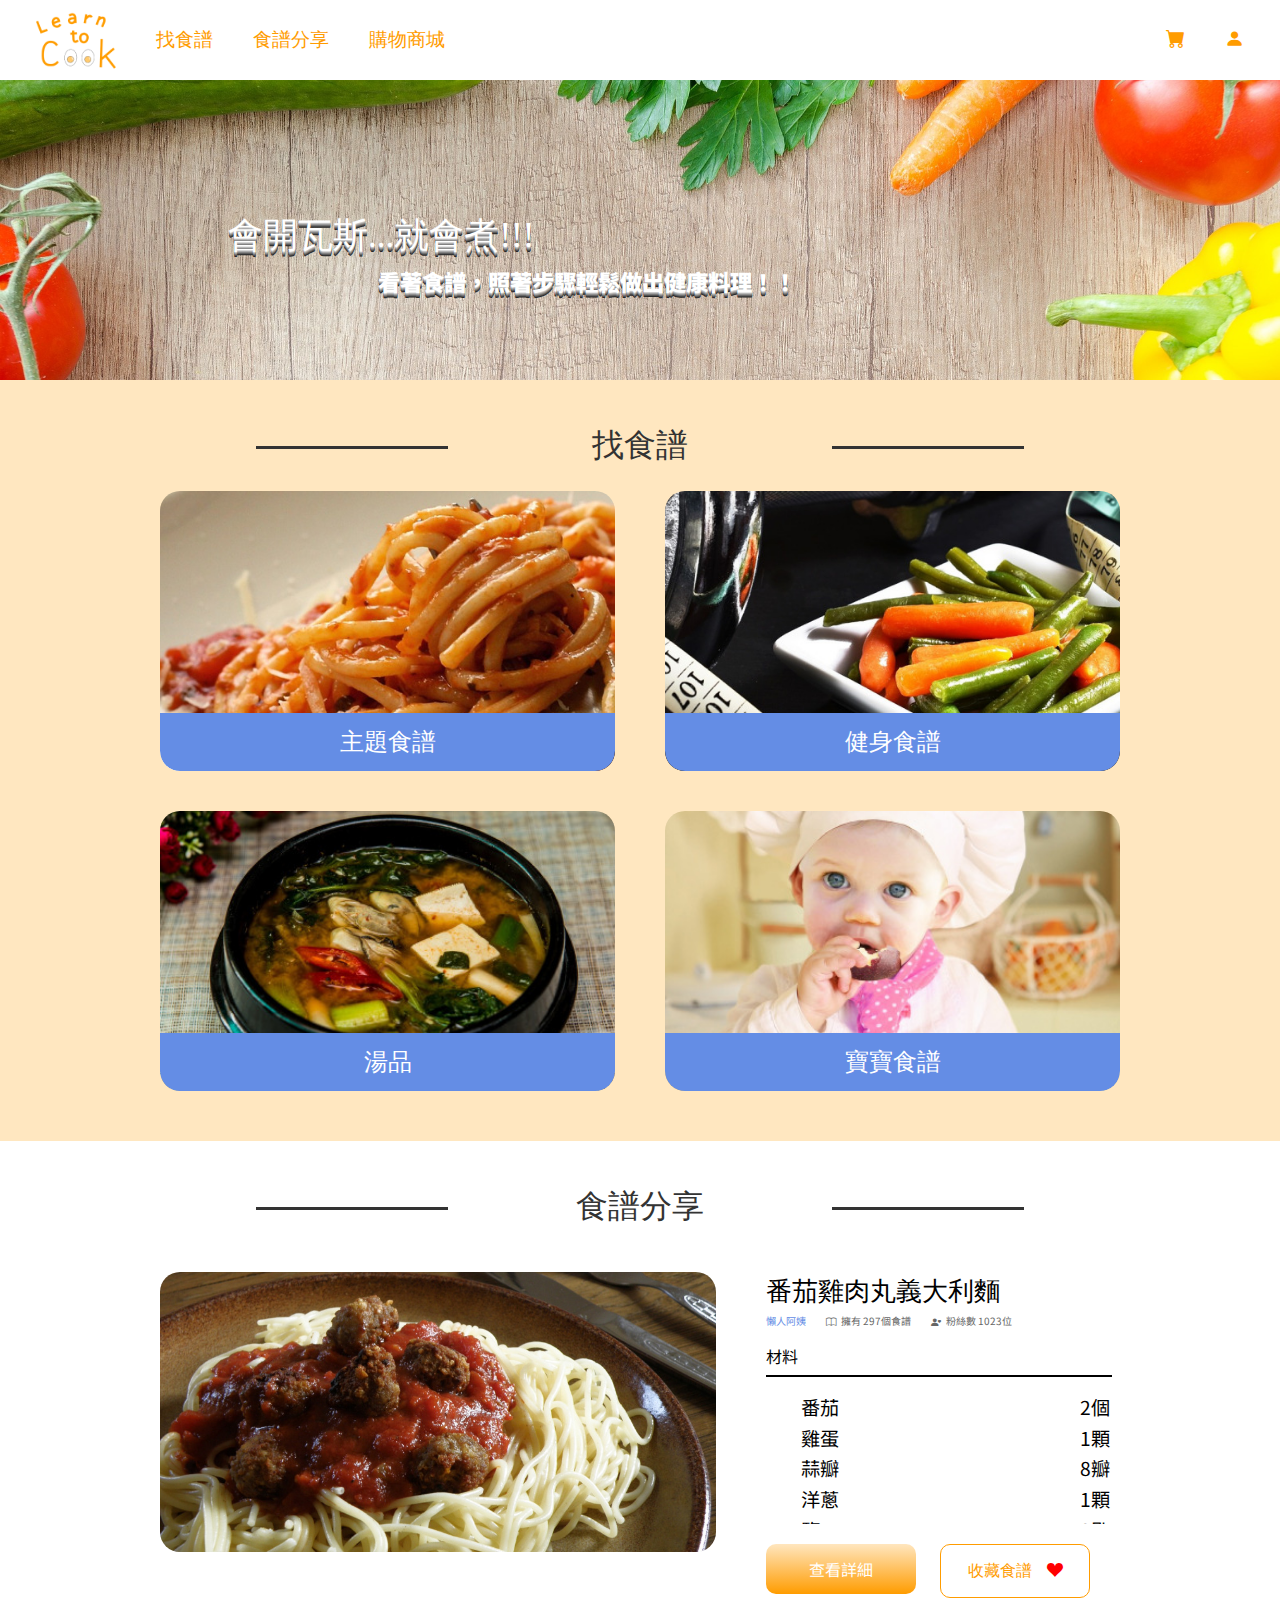
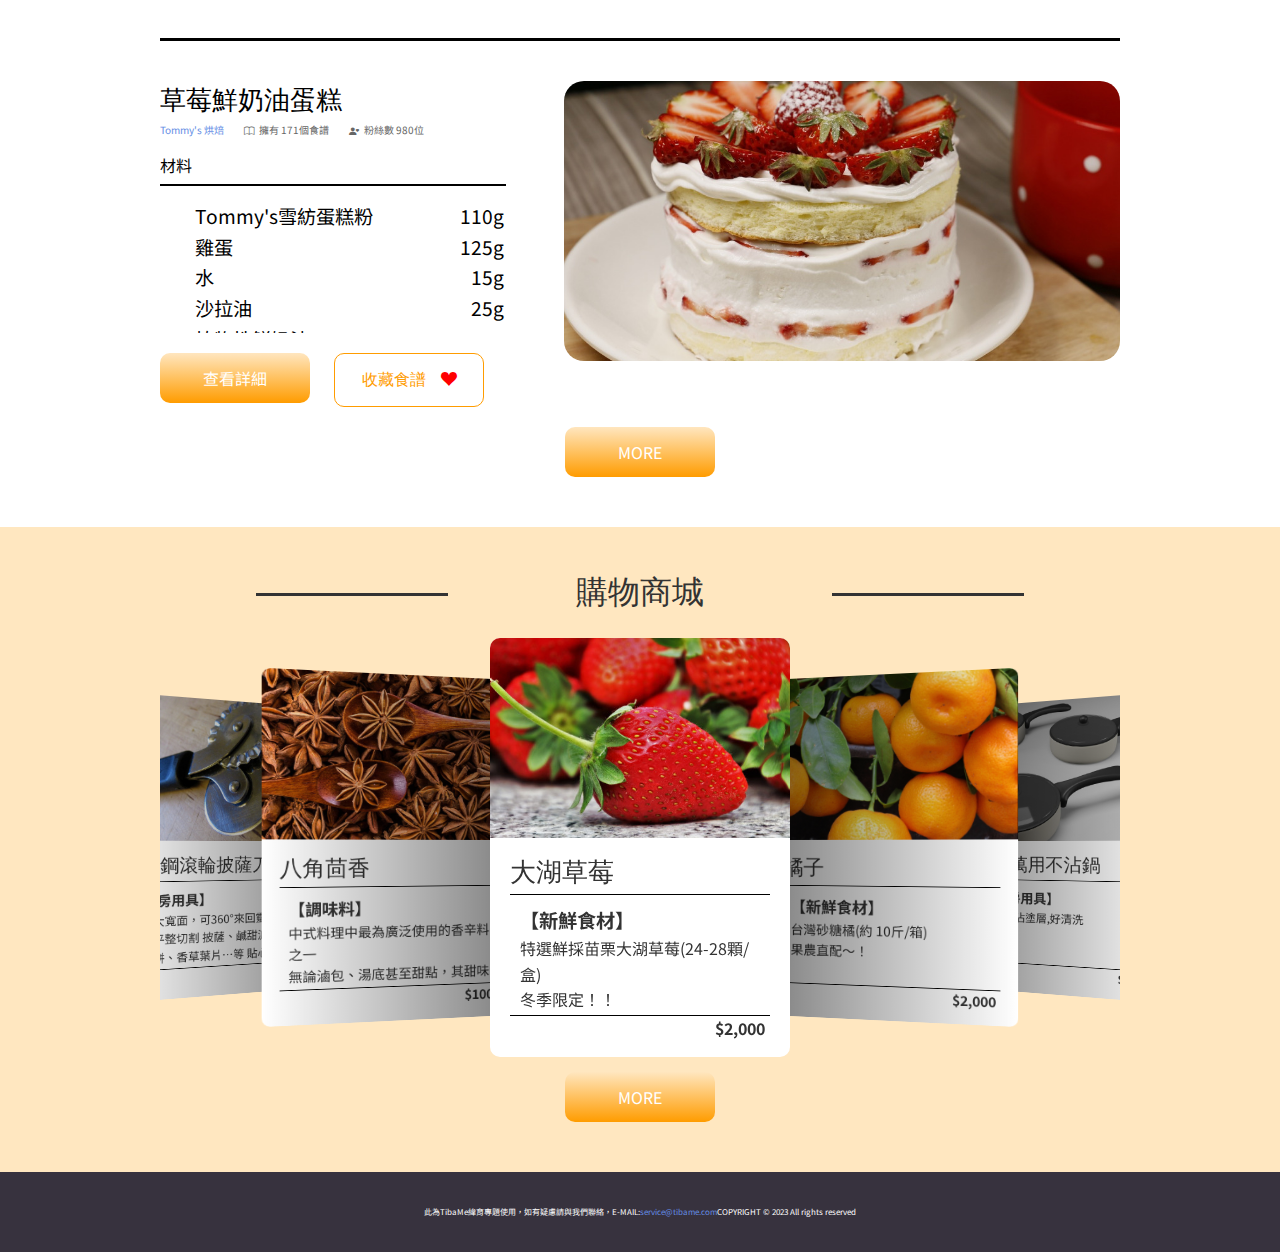
==== commit fbf40843: "html link整理" ====
--- a/index.html
+++ b/index.html
@@ -5,17 +5,24 @@
     <meta http-equiv="X-UA-Compatible" content="IE=edge">
     <meta name="viewport" content="width=device-width, initial-scale=1.0">
     <title>Learn to Cook</title>
+    <!-- html ico載入 -->
+    <link rel="icon" href="html-icon.ico" type="image/x-icon">
+
     <!-- swiper CDN -->
     <link rel="stylesheet" href="https://unpkg.com/swiper@8/swiper-bundle.min.css">
+
     <!-- animate CDN -->
     <link rel="stylesheet" href="https://cdnjs.cloudflare.com/ajax/libs/animate.css/4.1.1/animate.min.css"/>
-    
+
+    <!-- 共用css檔載入 -->
     <link rel="stylesheet" href="css/all.css">
     <link rel="stylesheet" href="css/btn.css">
+    <link rel="stylesheet" href="css/scrollbar.css">
+
     <link rel="stylesheet" href="css/index.css">
-    <link rel="stylesheet" href="css/scrollbar.css">
 </head>
 <body>
+    <button id="myBtn" title="Go to top">Top</button>
     <header>
         <nav class="nav-list">
             <h1>
@@ -290,6 +297,7 @@
 
     <script src="js/animate.js"></script>
     <script src="js/hamburgerMenu.js"></script>
+    <script src="js/goToTop.js"></script>
     <script>
         const swiper = new Swiper(".mySwiper", {
             spaceBetween: 30,
--- a/css/btn.css
+++ b/css/btn.css
@@ -60,6 +60,13 @@
 }
 
 @media screen and (max-width: 768px) {
+    .small{
+        width: 100px;
+        line-height: 28px;
+        border: none;
+        border-radius: 5px;
+        font-size: 10px;
+    }
     .middle{
         line-height: 35px;
         border-radius: 5px;
@@ -67,4 +74,27 @@
         width: 100%;
         font-size: 14px;
     }
+}
+
+/* Go To Top*/
+#myBtn {
+    display: none;
+    position: fixed;
+    bottom: 20px;
+    right: 30px;
+    z-index: 99;
+    font-size: 18px;
+    border: none;
+    outline: none;
+    background: var(--color_oragePeel_btn);
+    color: #fff;
+    cursor: pointer;
+    padding:15px 20px;
+    border-radius: 10px;
+    box-sizing: border-box;
+    opacity: .7;
+}
+
+#myBtn:hover {
+    opacity: 1;
 }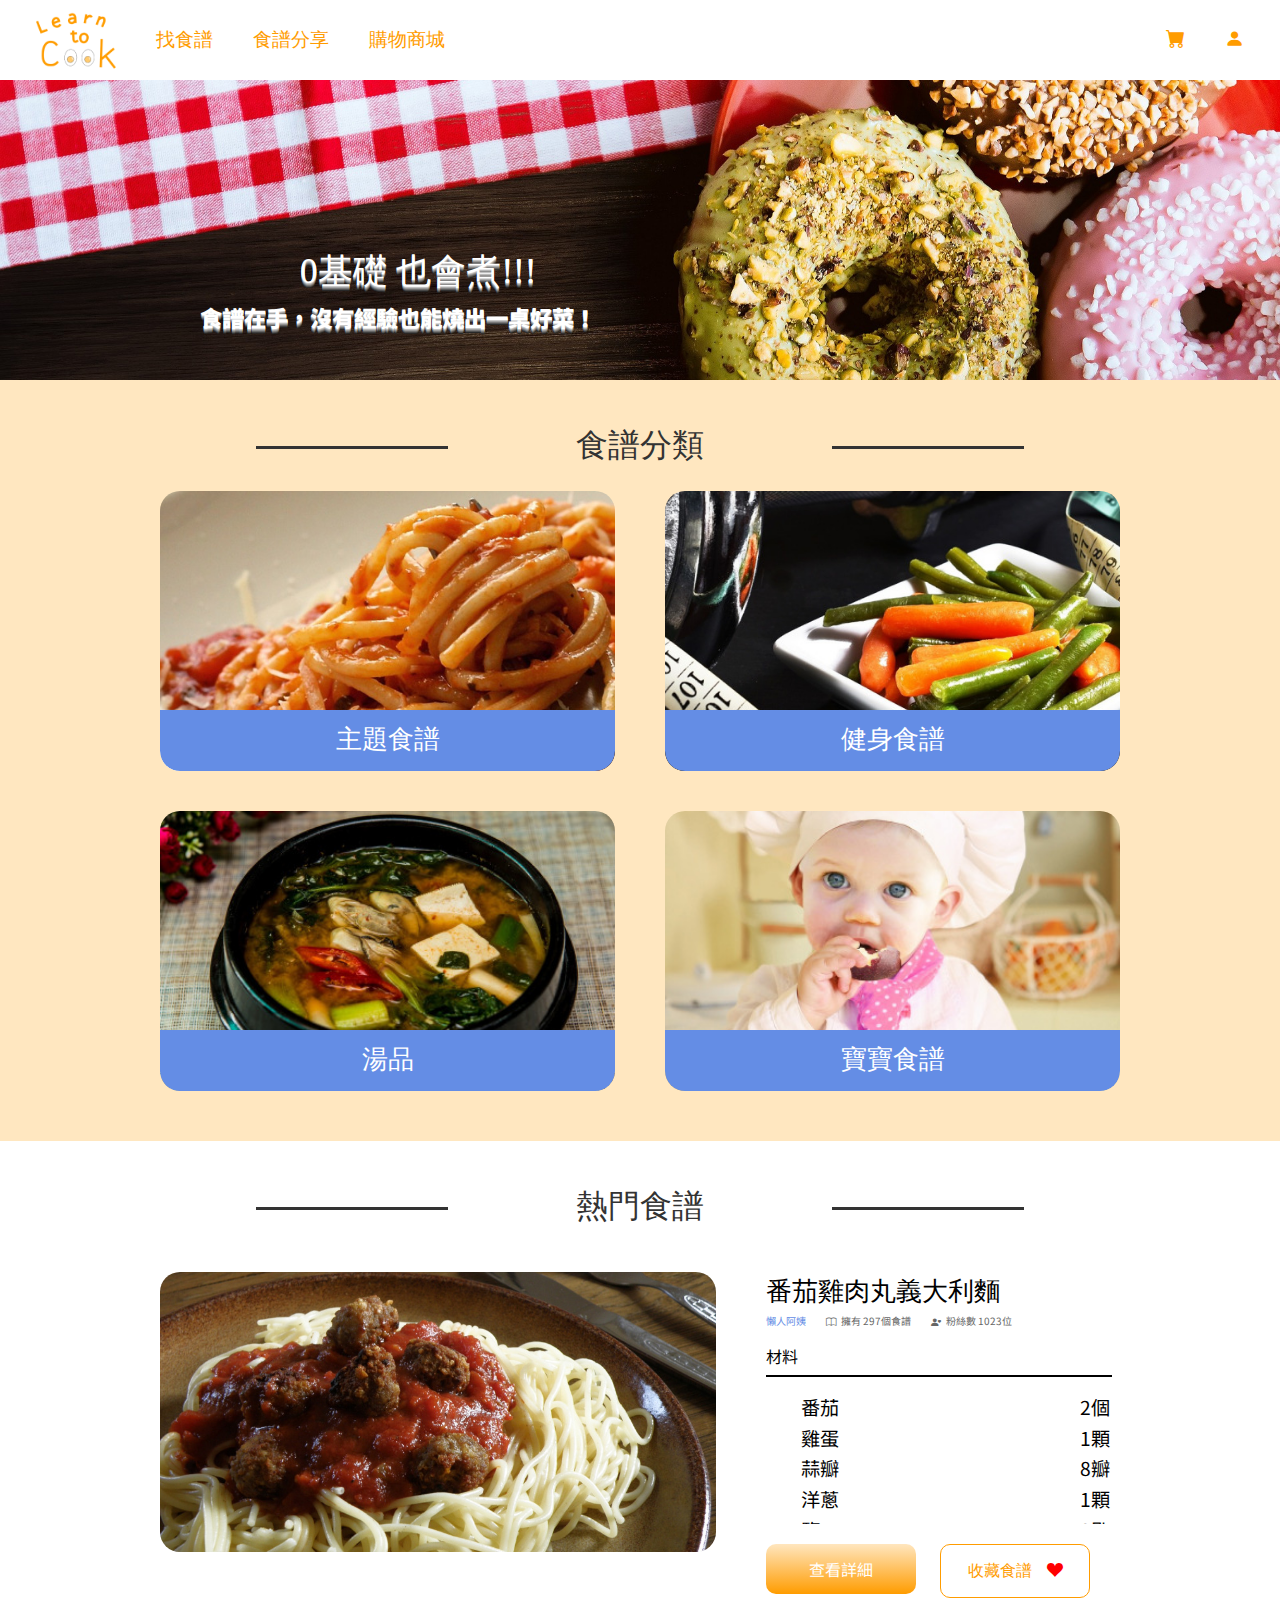
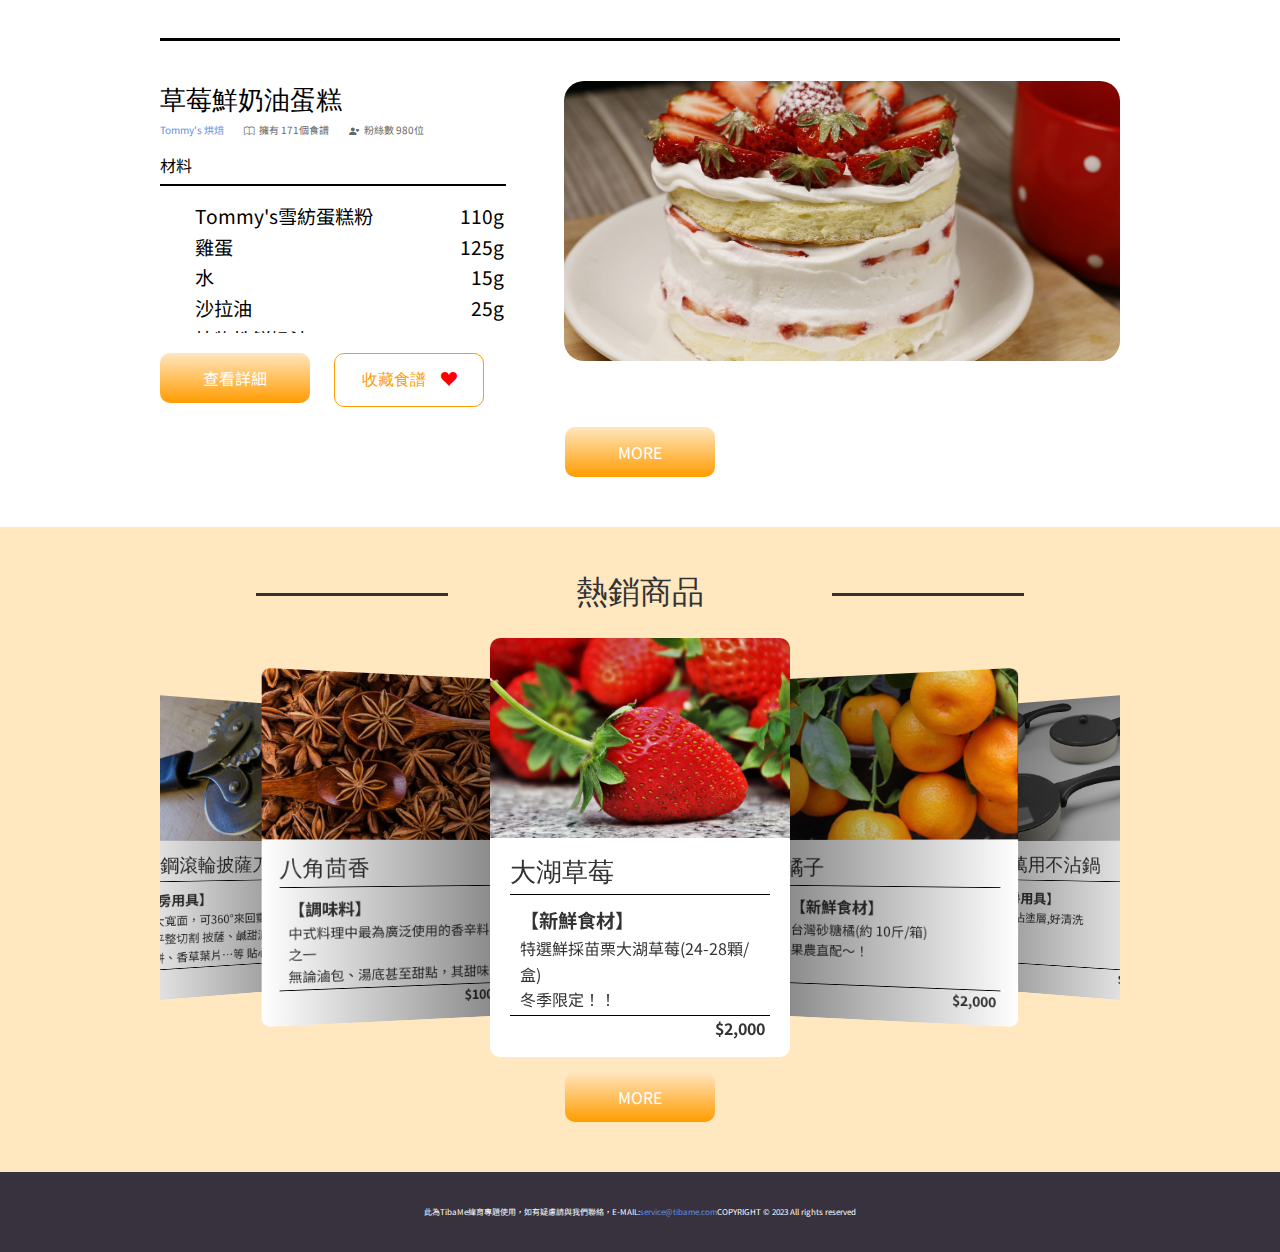
==== commit 694a9fce: "部分功能完成" ====
--- a/index.html
+++ b/index.html
@@ -71,7 +71,7 @@
         <!-- 找食譜 -->
         <section>
             <div class="wrapper">
-                <h2>找食譜</h2>
+                <h2>食譜分類</h2>
                 <ul class="classification-list scrollbar">
                     <li class="themeRecipe animate__animated animate__backInLeft">
                         <a href="pages/cook-list.html">
@@ -103,7 +103,7 @@
         <!-- 食譜分享 -->
         <section>
             <div class="wrapper">
-                <h2>食譜分享</h2>
+                <h2>熱門食譜</h2>
                 <ul class="forum-content">
                     <li class="animate__animated left_into">
                         <img src="images/番茄雞肉丸義大利麵.jpg" alt="番茄肉醬義大利麵">
@@ -204,7 +204,7 @@
         <!-- 購物商城 -->
         <section>
             <div class="wrapper">
-                <h2>購物商城</h2>
+                <h2>熱銷商品</h2>
                 <div class="swiper">
                     <ul class="swiper-wrapper">                         
                         <li class="swiper-slide item">
--- a/css/all.css
+++ b/css/all.css
@@ -9,7 +9,8 @@
     @import url('https://fonts.googleapis.com/css2?family=Noto+Sans+TC:wght@100;500&display=swap');
     @font-face{
         font-family: NaikaiFont;
-        src: url('../font/naikaifont-master/jp/NaikaiFont-Bold.ttf');
+        /* src: url('../font/naikaifont-master/jp/NaikaiFont-Bold.ttf'); */
+        src: url('../font/naikaifont-master/webfont/NaikaiFont-Bold.woff');
         font-display: swap;
     }
 /* 共用顏色變數 */
@@ -88,6 +89,36 @@
     text-decoration: underline;
 }
 
+/* bookmark */
+.bookmark{
+    width: 1280px;
+    margin: 0 auto;
+    padding: 15px 10px;
+    color: #666;
+    cursor: default;
+    box-sizing: border-box;
+}
+.bookmark ul{
+    display: flex;
+}
+.bookmark li:not(:first-child)::before{
+    content: '>';
+    margin: 0 5px;
+}
+.bookmark a{
+    text-decoration: none;
+    color: #666;
+    cursor: pointer;
+}
+@media screen and (max-width:1280px){
+    .bookmark{
+        width: 960px;
+    }
+}
+@media screen and (max-width:768px){
+
+}
+
 /* main */
     main{
         min-width: 960px;
@@ -99,6 +130,9 @@
         width: 1280px;
         margin: 0 auto;
         padding: 40px 0 50px;
+    }
+    section:first-child .wrapper{
+        padding-top: 0px;
     }
     .wrapper h2{
         text-align: center;
@@ -150,6 +184,7 @@
         color: royalblue;
     }
 
+    /* RWD */
     @media screen and (max-width: 768px) {
         header,main,footer{
             min-width: auto;
@@ -166,7 +201,15 @@
         }
         /*漢堡選單*/
         .line-list{
-            display: none;
+            display: block;
+            width: 100%;
+            max-height: 0;
+            overflow: hidden;
+            background: #fff;
+            position: absolute;
+            top: 40px;
+            left: 0;
+            z-index: 4;
             transition: .4s;
         }
         .hamburgerMenu{
@@ -175,18 +218,17 @@
             padding: 0 10px;
         }
         .line-list.-on{
-            display: block;
-            position: absolute;
-            background: #fff;
-            width: 100%;
-            top: 40px;
-            left: 0;
+            max-height: 100vh;
             z-index: 4;
         }
         .line-list a{
             border-top: 1px solid #ccc;
             font-size: 16px;
         }
+        .bookmark{
+            width: 100%;
+            padding: 5px 10px;
+        }   
         main{
             width: 100%;
         }
--- a/css/btn.css
+++ b/css/btn.css
@@ -48,15 +48,12 @@
     box-shadow: 4px 3px 4px rgba(0, 0, 0, 0.25);
 }
 
-.del-all{
+.del-all, .cancel{
     color: #fff;
+    background: #aaa;
+}
+.del-all:hover, .cancel:hover{
     background: var(--color_graniteGray);
-    border: 1px solid transparent;
-}
-.del-all:hover{
-    color: var(--color_graniteGray);
-    background: #fff;
-    border: 1px solid var(--color_graniteGray);
 }
 
 @media screen and (max-width: 768px) {
@@ -82,7 +79,7 @@
     position: fixed;
     bottom: 20px;
     right: 30px;
-    z-index: 99;
+    z-index: 98;
     font-size: 18px;
     border: none;
     outline: none;
--- a/css/index.css
+++ b/css/index.css
@@ -145,6 +145,15 @@
             margin-top: 50px;
         }
 
+        /* 首頁未加頁籤 第一個wrapper 需增加 paddin*/
+        section:first-child .wrapper{
+            padding-top: 40px;
+        }
+        @media screen and (max-width:768px){
+            section:first-child .wrapper{
+                padding-top: 20px;
+            } 
+        }
 /* 找食譜 */
     .classification-list{
         height: 800px;
@@ -176,7 +185,7 @@
         border-radius: 0 0 20px 20px;
         position: absolute;
         bottom: 0;
-        font-size: 1.5rem;
+        font-size: 1.6rem;
         font-family: NaikaiFont;
     }
     .themeRecipe{
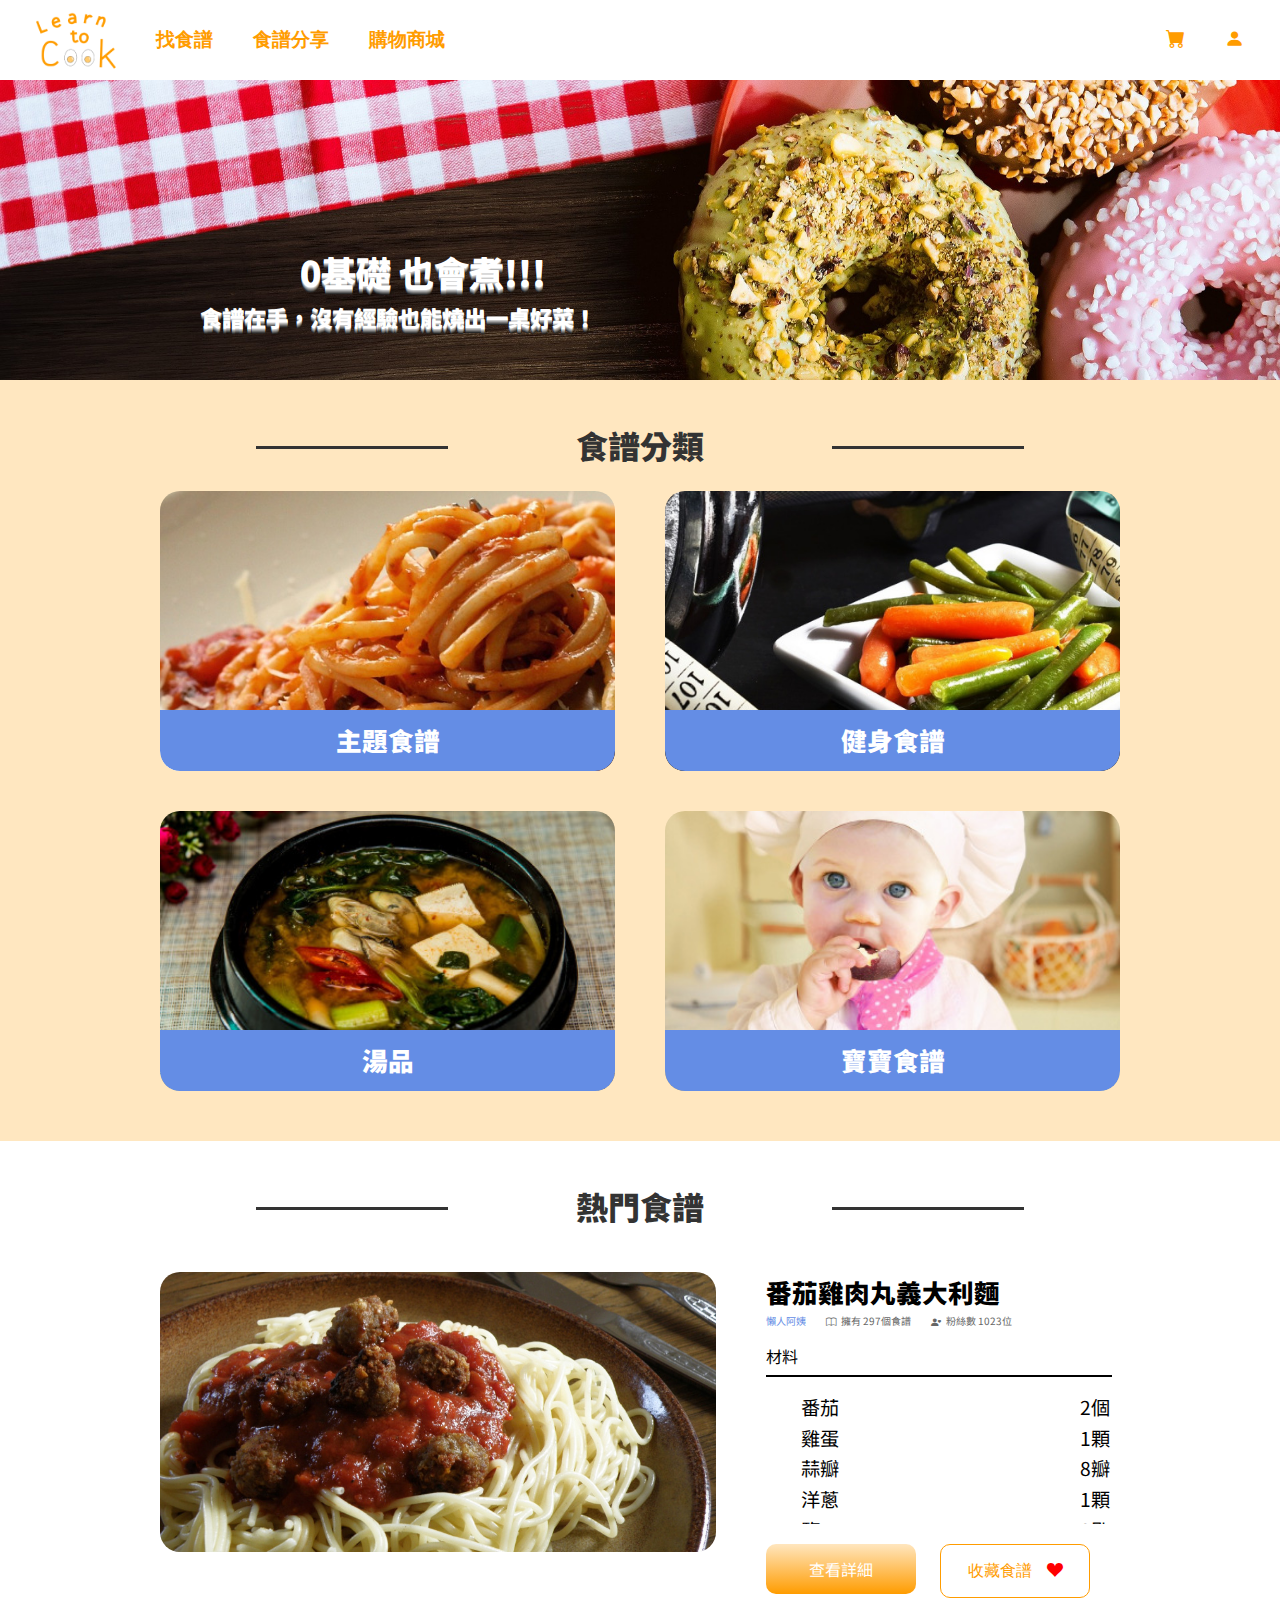
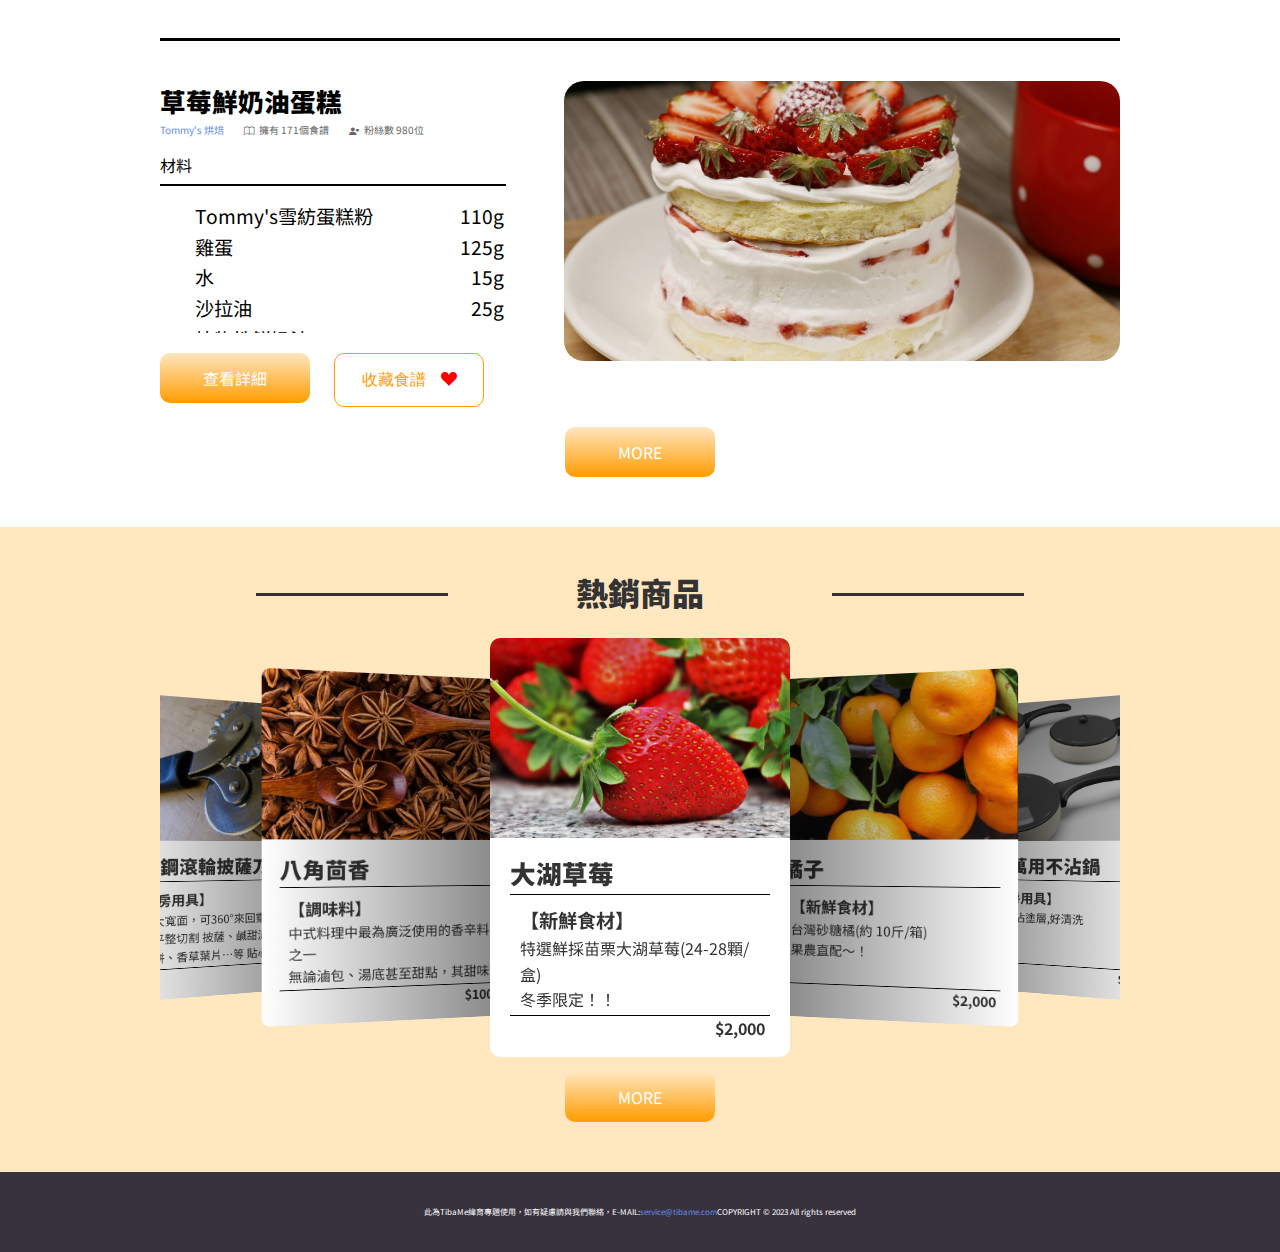
==== commit 33dcfdf1: "首頁logo連結修正" ====
--- a/index.html
+++ b/index.html
@@ -26,7 +26,7 @@
     <header>
         <nav class="nav-list">
             <h1>
-                <a href="../index.html">
+                <a href="index.html">
                     LearnToCook 學做飯
                 </a>
             </h1>
--- a/css/all.css
+++ b/css/all.css
@@ -7,12 +7,11 @@
 
     /* 字體 */
     @import url('https://fonts.googleapis.com/css2?family=Noto+Sans+TC:wght@100;500&display=swap');
-    @font-face{
+    /* @font-face{
         font-family: NaikaiFont;
-        /* src: url('../font/naikaifont-master/jp/NaikaiFont-Bold.ttf'); */
         src: url('../font/naikaifont-master/webfont/NaikaiFont-Bold.woff');
         font-display: swap;
-    }
+    } */
 /* 共用顏色變數 */
     :root{
         --color_wheat: #FFE7C0;
@@ -41,6 +40,7 @@
 header{
     min-width: 960px;
     font-family: NaikaiFont;
+    font-weight: 900;
 }
 /* 網站logo使用h1標籤優化seo方面 */
 header h1 a{
@@ -138,7 +138,8 @@
         text-align: center;
         font-size: 2rem;
         margin-bottom: 20px;
-        font-family: NaikaiFont;
+        /* font-family: NaikaiFont; */
+        font-weight: 900;
         position: relative;
         color: #333;
     }
--- a/css/index.css
+++ b/css/index.css
@@ -26,7 +26,8 @@
     }
     .banner-list h2{
         font-size: 2.2rem;
-        font-family: NaikaiFont;
+        /* font-family: NaikaiFont; */
+        font-weight: 900;
         word-wrap: normal;
     }
     .banner-list p{
@@ -186,7 +187,8 @@
         position: absolute;
         bottom: 0;
         font-size: 1.6rem;
-        font-family: NaikaiFont;
+        /* font-family: NaikaiFont; */
+        font-weight: 900;
     }
     .themeRecipe{
         grid-column-start: 1;
@@ -284,7 +286,8 @@
     }
     .forum-content-text h3{
         font-size: 1.6rem;
-        font-family: NaikaiFont;
+        /* font-family: NaikaiFont; */
+        font-weight: 900;
     }
     .recipe-author{
         display: flex;
@@ -420,7 +423,8 @@
     }
     .item-text  h3{
         font-size: 1.6rem;
-        font-family: NaikaiFont;
+        /* font-family: NaikaiFont; */
+        font-weight: 900;
     }
     .item-introduce{
         padding: 10px;
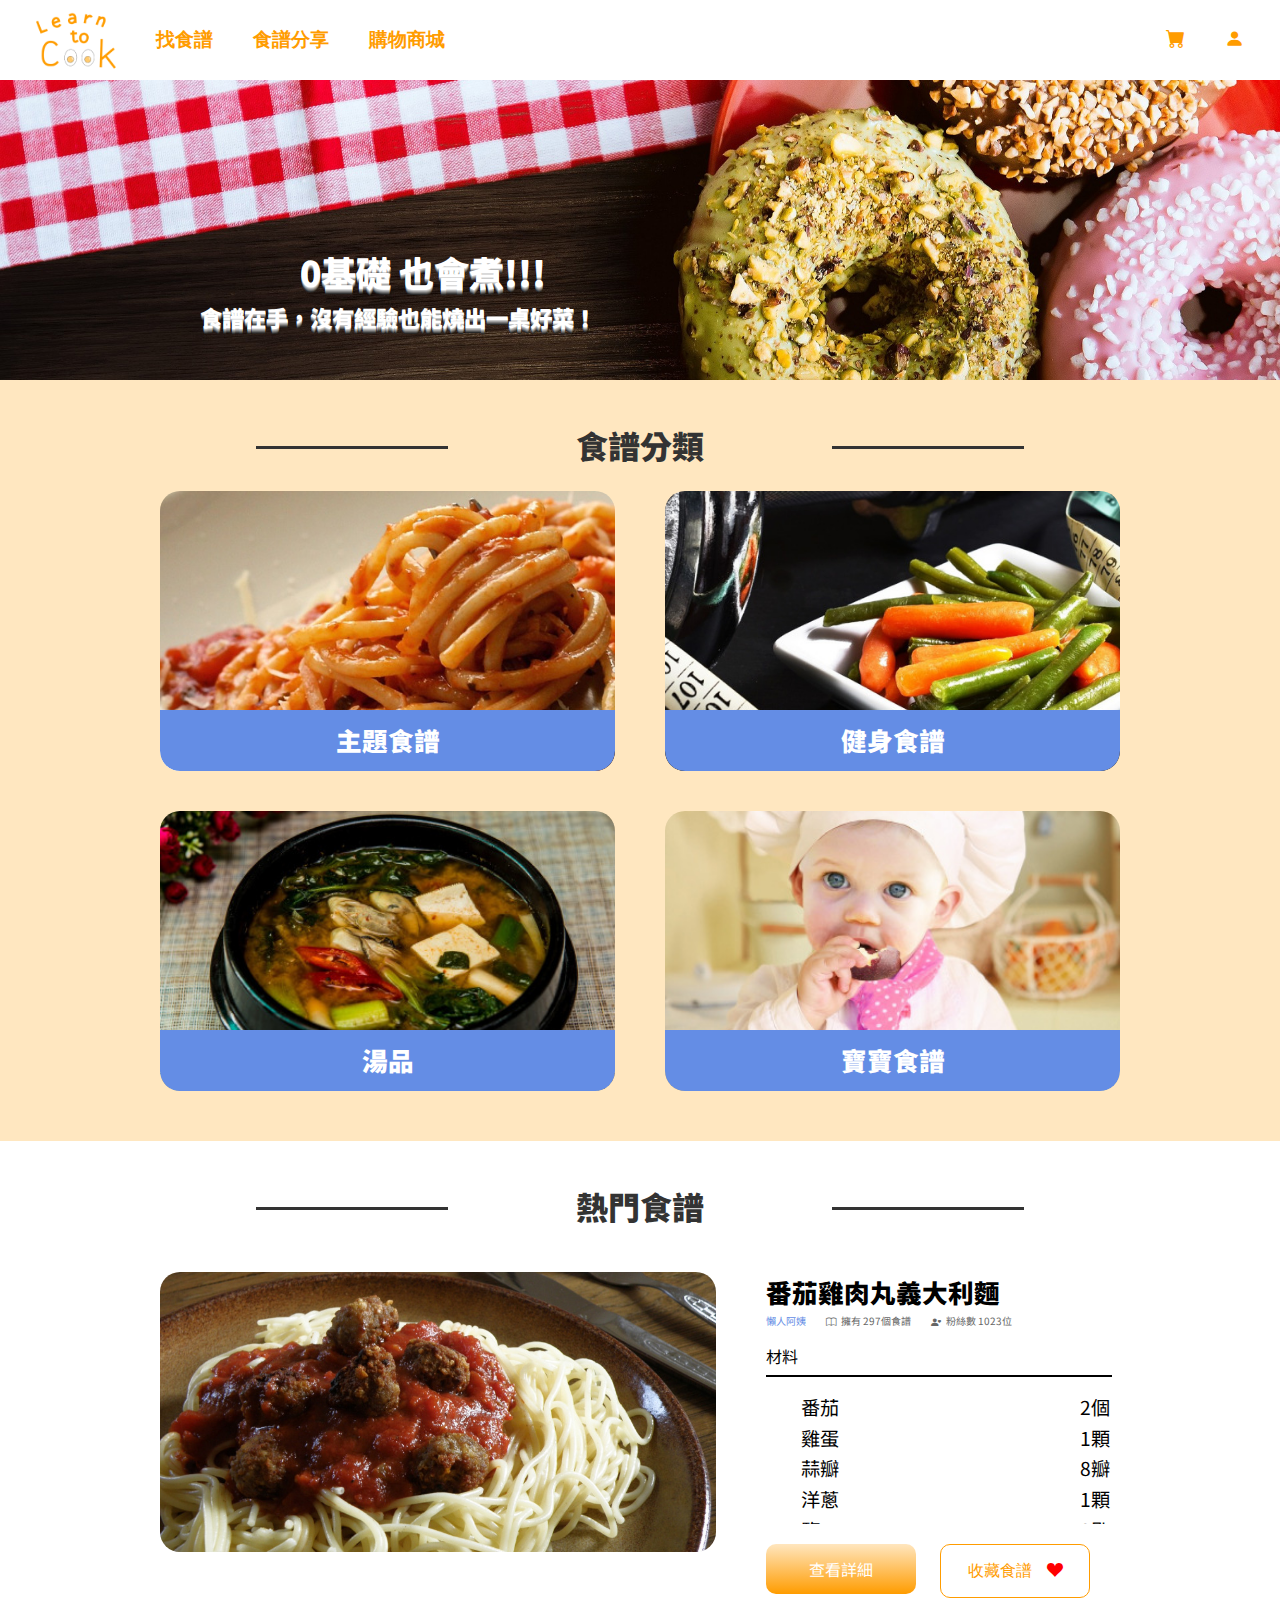
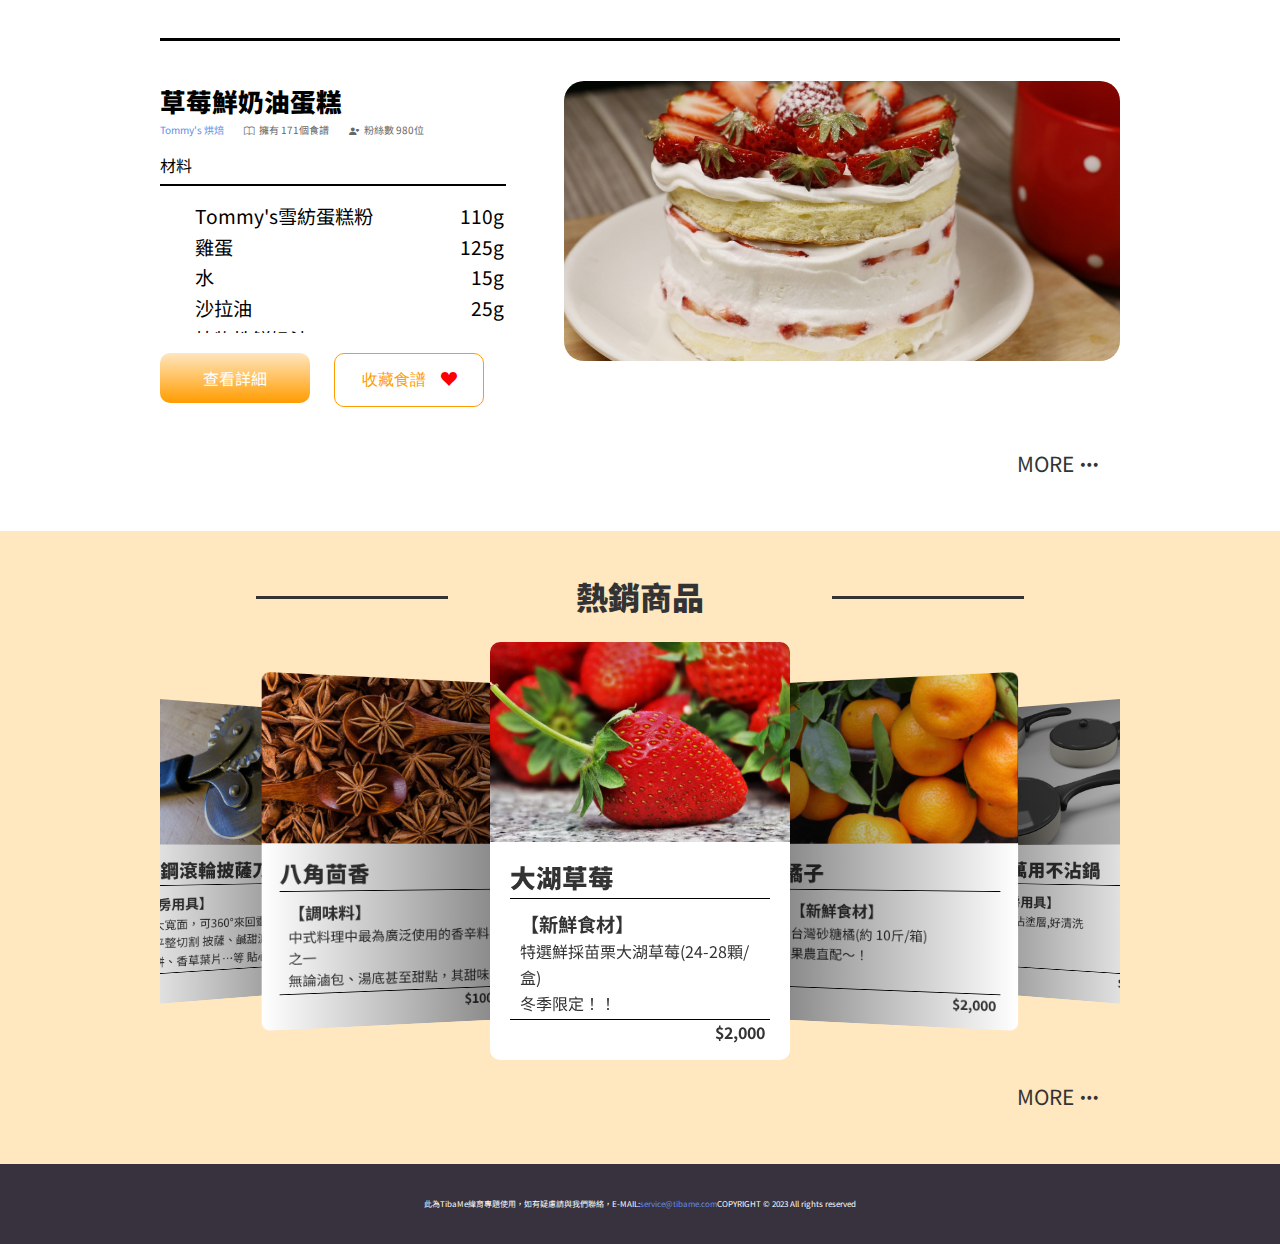
==== commit 67c23440: "more樣式初步更改" ====
--- a/index.html
+++ b/index.html
@@ -198,7 +198,12 @@
                         </div>
                     </li>
                 </ul>
-                <a href="pages/cook-list.html" class="primary middle more">MORE</a>
+                <div class="more-block">
+                    <a href="pages/cook-list.html" class="more">
+                        MORE
+                        <i class="bi bi-three-dots"></i>
+                    </a>
+                </div>
             </div>
         </section>
         <!-- 購物商城 -->
@@ -284,7 +289,12 @@
                         </li>
                     </ul>
                 </div>
-                <a href="pages/shop-list.html" class="primary middle more">MORE</a>
+                <div class="more-block">
+                    <a href="pages/shop-list.html" class="more">
+                        MORE
+                        <i class="bi bi-three-dots"></i>
+                    </a>
+                </div>
             </div>
         </section>
     </main>
--- a/css/all.css
+++ b/css/all.css
@@ -212,6 +212,7 @@
             left: 0;
             z-index: 4;
             transition: .4s;
+            box-shadow: 2px 2px 5px #333;
         }
         .hamburgerMenu{
             display: block;
@@ -235,7 +236,7 @@
         }
         .wrapper{
             width: 100%;
-            padding: 20px 10px 20px;
+            padding: 30px 10px 30px;
             box-sizing: border-box;
         }
         .wrapper h2{
--- a/css/btn.css
+++ b/css/btn.css
@@ -72,7 +72,30 @@
         font-size: 14px;
     }
 }
-
+/* more */
+.more-block{
+    text-align: right;
+    margin-top: 20px;
+}
+.more-block a{
+    padding: 10px 20px; /* 增加感應區 */
+}
+.more{
+    color: #333;
+    text-decoration: none;
+    font-size: 1.3rem;
+}
+.more:hover{
+    color: #ccc;
+}
+@media screen and (max-width:768px) {
+    .more-block{
+        text-align: center;
+    }
+    .more{
+        font-size: 1.1rem;
+    }
+}
 /* Go To Top*/
 #myBtn {
     display: none;
--- a/css/index.css
+++ b/css/index.css
@@ -1,8 +1,3 @@
-/* more 按鈕 */
-    .more{
-        display: block;
-        margin:0 auto;
-    }
 /* banner設置 */
     .banner-block{
         width: 100%;
